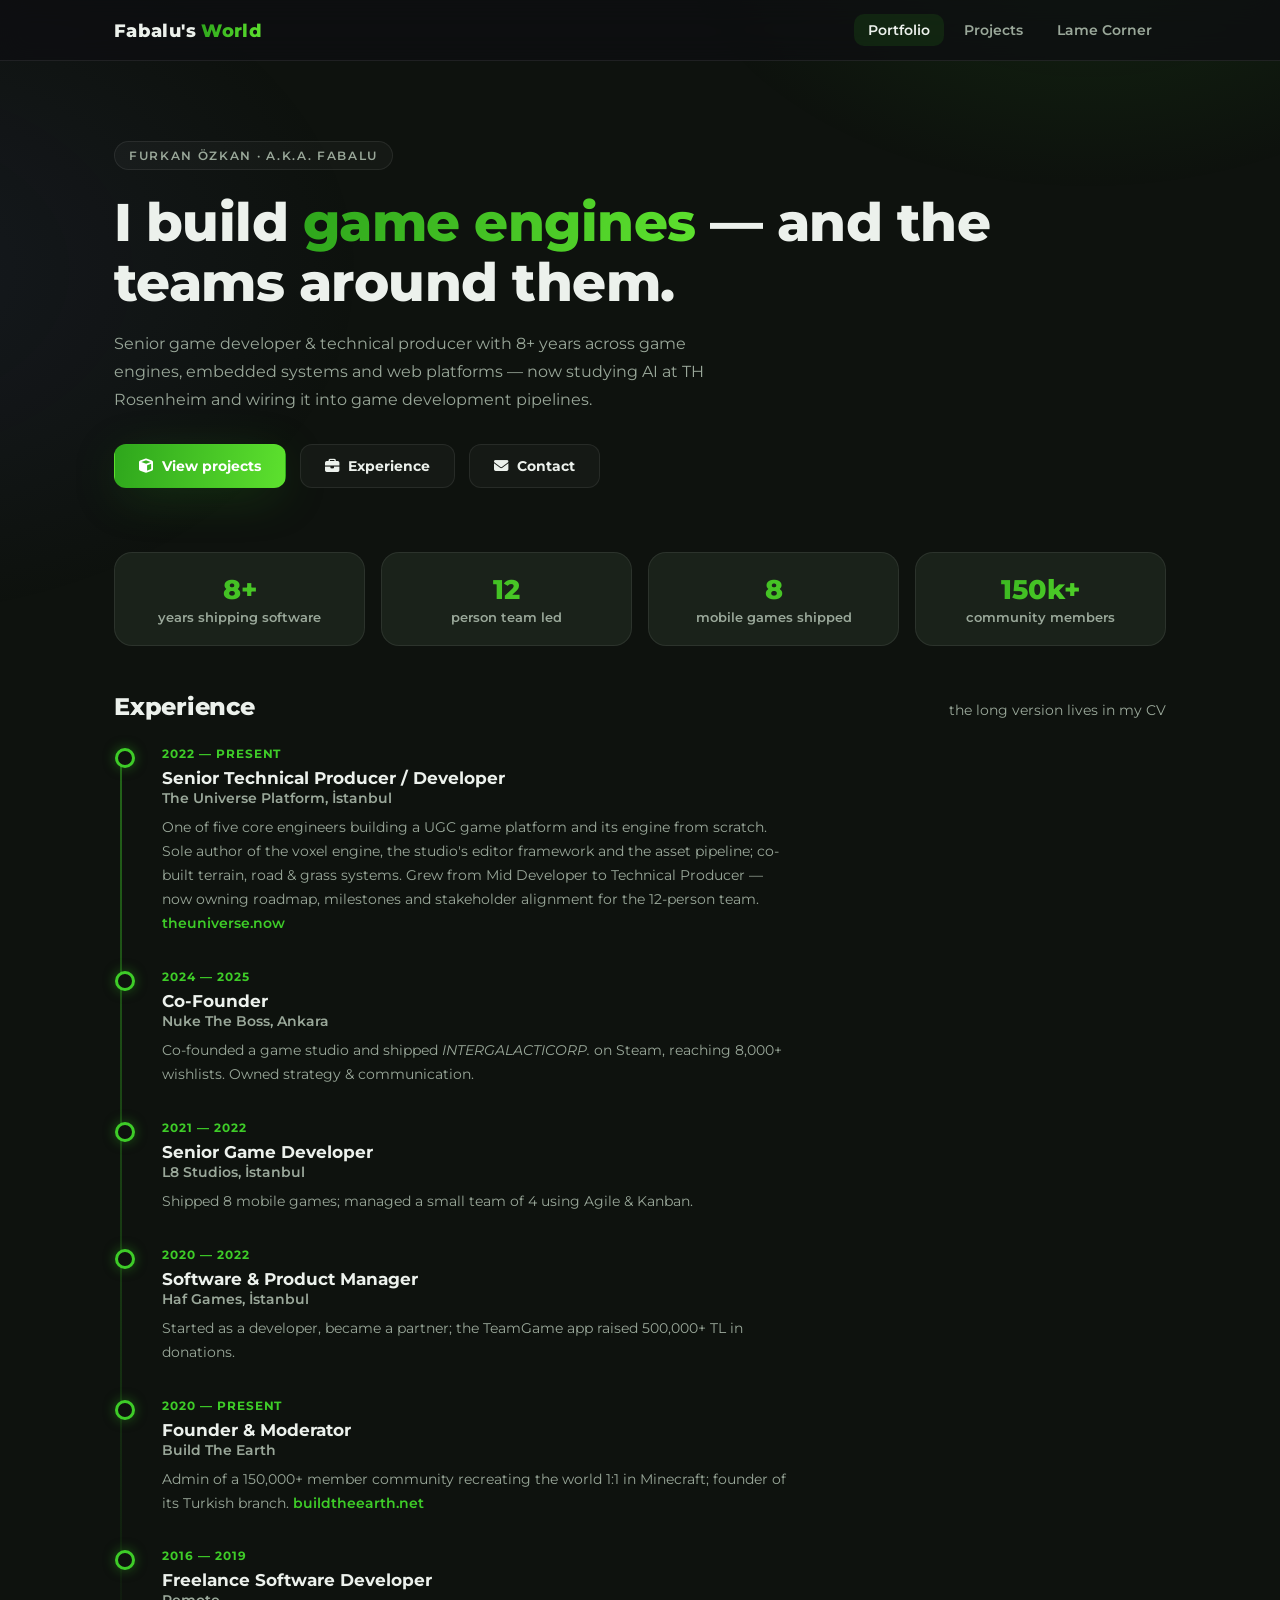
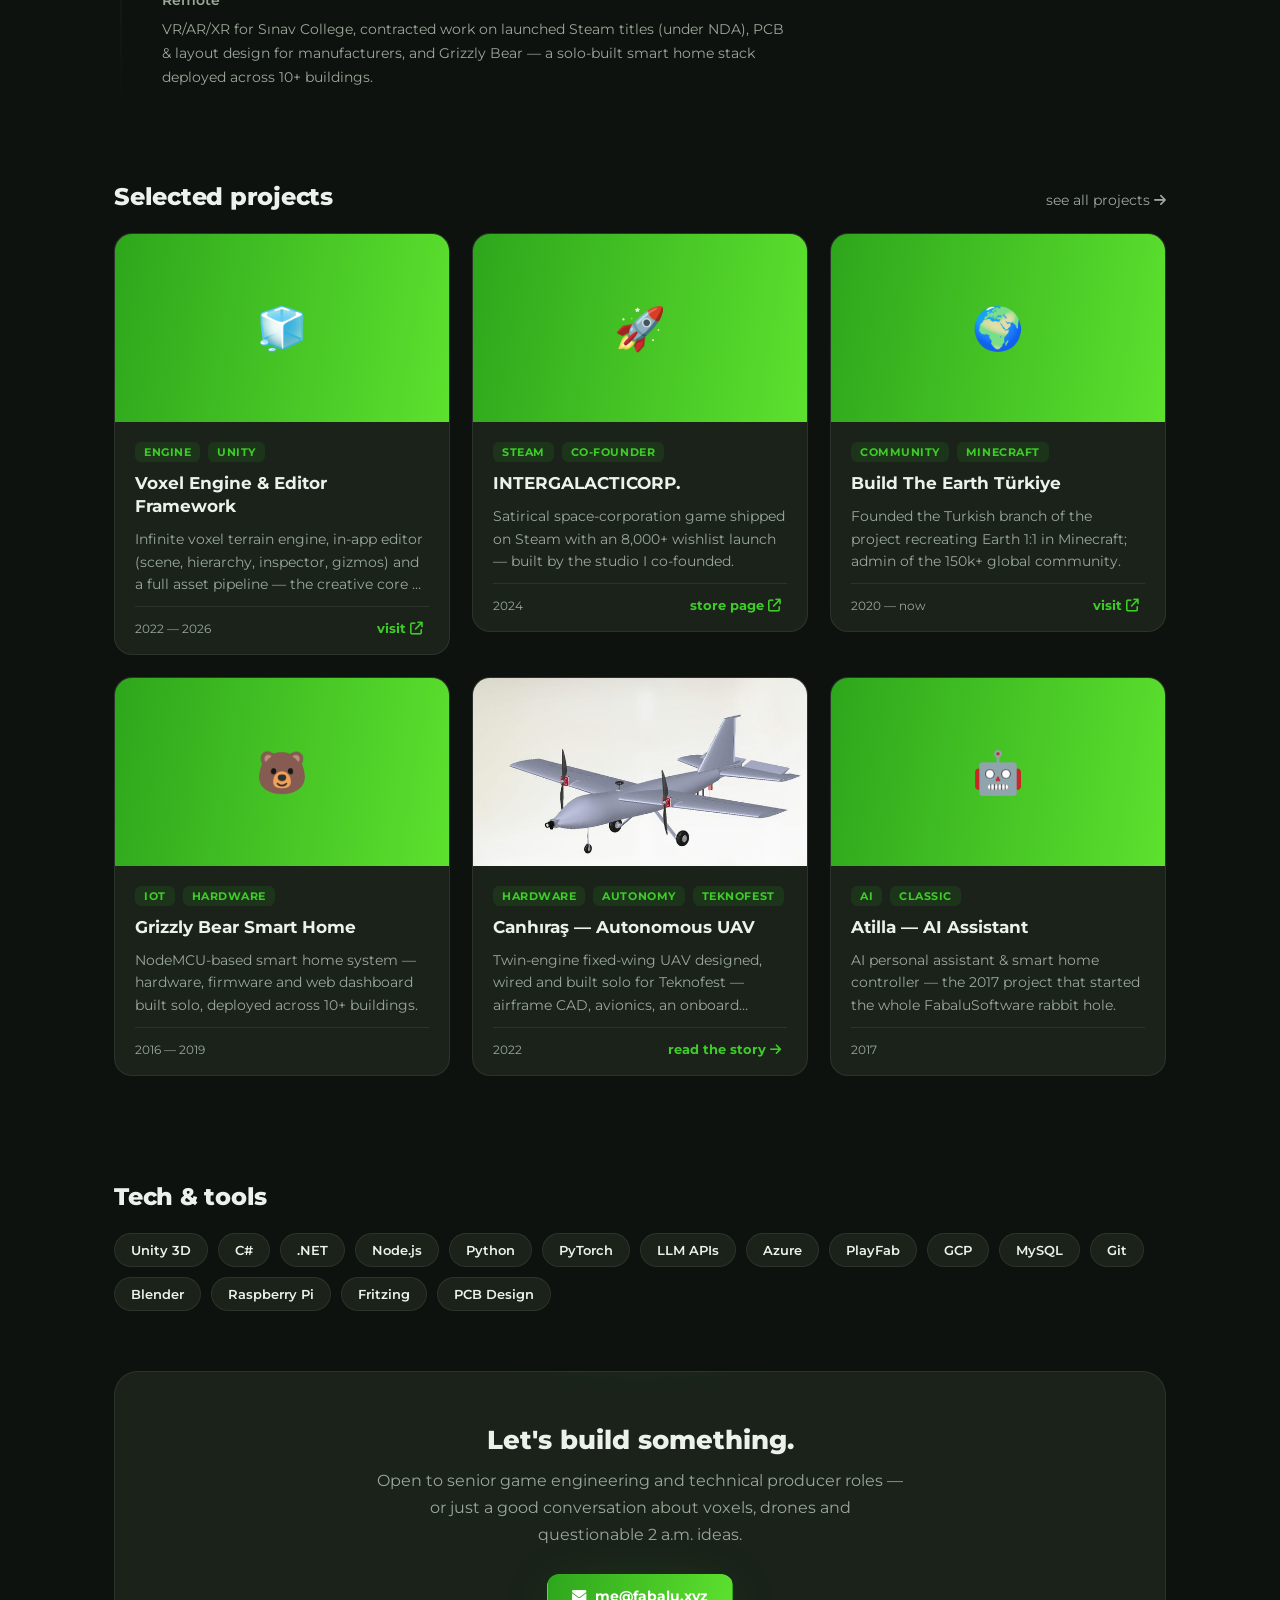
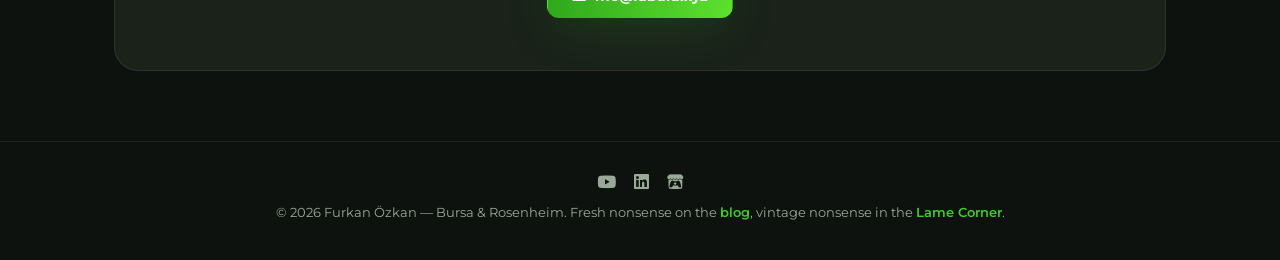
==== index.html @ 3f977b2d "Story Updated" ====
<!DOCTYPE html>
<html lang="en">
<head>
    <meta charset="UTF-8">
    <meta name="viewport" content="width=device-width, initial-scale=1.0">
    <meta name="description" content="Furkan 'Fabalu' Özkan — senior game developer & technical producer. Game engines, AI, electronics.">

    <link rel="stylesheet" href="https://cdnjs.cloudflare.com/ajax/libs/font-awesome/6.5.2/css/all.min.css">
    <link rel="stylesheet" type="text/css" href="css/style.css?v=6">

    <title>Fabalu — Furkan Özkan · Game Developer & Technical Producer</title>
</head>

<body class="page-portfolio">

    <nav class="site-nav">
        <div class="inner">
            <a class="brand" href="index.html">Fabalu's <span>World</span></a>
            <div class="links">
                <a href="index.html" class="active">Portfolio</a>
                <a href="projects.html">Projects</a>
                <a href="scratches.html">Lame Corner</a>
            </div>
        </div>
    </nav>

    <header class="portfolio-hero">
        <div class="inner">
            <div class="intro">
                <span class="eyebrow">Furkan Özkan · a.k.a. Fabalu</span>
                <h1>I build <span class="grad">game engines</span> — and the teams around them.</h1>
                <p class="sub">Senior game developer &amp; technical producer with 8+ years across game engines, embedded systems and web platforms — now studying AI at TH Rosenheim and wiring it into game development pipelines.</p>
                <div class="actions">
                    <a class="btn btn-primary" href="projects.html"><i class="fas fa-cube"></i> View projects</a>
                    <a class="btn btn-ghost" href="#experience"><i class="fas fa-briefcase"></i> Experience</a>
                    <a class="btn btn-ghost" href="mailto:me@fabalu.xyz"><i class="fas fa-envelope"></i> Contact</a>
                </div>
            </div>
        </div>
    </header>

    <main class="container">

        <section class="stats">
            <div class="stat"><div class="num">8+</div><div class="label">years shipping software</div></div>
            <div class="stat"><div class="num">12</div><div class="label">person team led</div></div>
            <div class="stat"><div class="num">8</div><div class="label">mobile games shipped</div></div>
            <div class="stat"><div class="num">150k+</div><div class="label">community members</div></div>
        </section>

        <section id="experience">
            <div class="section-head">
                <h2>Experience</h2>
                <span class="hint">the long version lives in my CV</span>
            </div>
            <div class="timeline">
                <div class="tl-item">
                    <span class="when">2022 — present</span>
                    <h3>Senior Technical Producer / Developer</h3>
                    <div class="where">The Universe Platform, İstanbul</div>
                    <p>One of five core engineers building a UGC game platform and its engine from scratch. Sole author of the voxel engine, the studio's editor framework and the asset pipeline; co-built terrain, road &amp; grass systems. Grew from Mid Developer to Technical Producer — now owning roadmap, milestones and stakeholder alignment for the 12-person team. <a href="https://theuniverse.now">theuniverse.now</a></p>
                </div>
                <div class="tl-item">
                    <span class="when">2024 — 2025</span>
                    <h3>Co-Founder</h3>
                    <div class="where">Nuke The Boss, Ankara</div>
                    <p>Co-founded a game studio and shipped <em>INTERGALACTICORP.</em> on Steam, reaching 8,000+ wishlists. Owned strategy &amp; communication.</p>
                </div>
                <div class="tl-item">
                    <span class="when">2021 — 2022</span>
                    <h3>Senior Game Developer</h3>
                    <div class="where">L8 Studios, İstanbul</div>
                    <p>Shipped 8 mobile games; managed a small team of 4 using Agile &amp; Kanban.</p>
                </div>
                <div class="tl-item">
                    <span class="when">2020 — 2022</span>
                    <h3>Software &amp; Product Manager</h3>
                    <div class="where">Haf Games, İstanbul</div>
                    <p>Started as a developer, became a partner; the TeamGame app raised 500,000+ TL in donations.</p>
                </div>
                <div class="tl-item">
                    <span class="when">2020 — present</span>
                    <h3>Founder &amp; Moderator</h3>
                    <div class="where">Build The Earth</div>
                    <p>Admin of a 150,000+ member community recreating the world 1:1 in Minecraft; founder of its Turkish branch. <a href="https://buildtheearth.net">buildtheearth.net</a></p>
                </div>
                <div class="tl-item">
                    <span class="when">2016 — 2019</span>
                    <h3>Freelance Software Developer</h3>
                    <div class="where">Remote</div>
                    <p>VR/AR/XR for Sınav College, contracted work on launched Steam titles (under NDA), PCB &amp; layout design for manufacturers, and Grizzly Bear — a solo-built smart home stack deployed across 10+ buildings.</p>
                </div>
            </div>
        </section>

        <section id="projects">
            <div class="section-head">
                <h2>Selected projects</h2>
                <a class="hint" href="projects.html">see all projects <i class="fas fa-arrow-right"></i></a>
            </div>
            <div class="post-grid">
                <a class="project-link" href="https://theuniverse.now">
                    <div class="card">
                        <div class="thumb no-image">🧊</div>
                        <div class="body">
                            <div class="tags"><span class="tag">engine</span><span class="tag">unity</span></div>
                            <h3>Voxel Engine &amp; Editor Framework</h3>
                            <p class="excerpt">Infinite voxel terrain engine, in-app editor (scene, hierarchy, inspector, gizmos) and a full asset pipeline — the creative core of The Universe Platform.</p>
                            <div class="meta"><span>2022 — 2026</span><span class="read">visit <i class="fas fa-arrow-up-right-from-square"></i></span></div>
                        </div>
                    </div>
                </a>
                <a class="project-link" href="https://store.steampowered.com/app/3070720/INTERGALACTICORP/">
                    <div class="card">
                        <div class="thumb no-image">🚀</div>
                        <div class="body">
                            <div class="tags"><span class="tag">steam</span><span class="tag">co-founder</span></div>
                            <h3>INTERGALACTICORP.</h3>
                            <p class="excerpt">Satirical space-corporation game shipped on Steam with an 8,000+ wishlist launch — built by the studio I co-founded.</p>
                            <div class="meta"><span>2024</span><span class="read">store page <i class="fas fa-arrow-up-right-from-square"></i></span></div>
                        </div>
                    </div>
                </a>
                <a class="project-link" href="https://buildtheearth.net">
                    <div class="card">
                        <div class="thumb no-image">🌍</div>
                        <div class="body">
                            <div class="tags"><span class="tag">community</span><span class="tag">minecraft</span></div>
                            <h3>Build The Earth Türkiye</h3>
                            <p class="excerpt">Founded the Turkish branch of the project recreating Earth 1:1 in Minecraft; admin of the 150k+ global community.</p>
                            <div class="meta"><span>2020 — now</span><span class="read">visit <i class="fas fa-arrow-up-right-from-square"></i></span></div>
                        </div>
                    </div>
                </a>
                <div class="card">
                    <div class="thumb no-image">🐻</div>
                    <div class="body">
                        <div class="tags"><span class="tag">iot</span><span class="tag">hardware</span></div>
                        <h3>Grizzly Bear Smart Home</h3>
                        <p class="excerpt">NodeMCU-based smart home system — hardware, firmware and web dashboard built solo, deployed across 10+ buildings.</p>
                        <div class="meta"><span>2016 — 2019</span><span class="read"></span></div>
                    </div>
                </div>
                <a class="project-link" href="project.html?p=canhiras">
                    <div class="card">
                        <div class="thumb"><img src="data/projects/canhiras/thumb.jpg" alt="Canhıraş UAV" loading="lazy"></div>
                        <div class="body">
                            <div class="tags"><span class="tag">hardware</span><span class="tag">autonomy</span><span class="tag">teknofest</span></div>
                            <h3>Canhıraş — Autonomous UAV</h3>
                            <p class="excerpt">Twin-engine fixed-wing UAV designed, wired and built solo for Teknofest — airframe CAD, avionics, an onboard Jetson vision computer and a full ground station.</p>
                            <div class="meta"><span>2022</span><span class="read">read the story <i class="fas fa-arrow-right"></i></span></div>
                        </div>
                    </div>
                </a>
                <div class="card">
                    <div class="thumb no-image">🤖</div>
                    <div class="body">
                        <div class="tags"><span class="tag">ai</span><span class="tag">classic</span></div>
                        <h3>Atilla — AI Assistant</h3>
                        <p class="excerpt">AI personal assistant &amp; smart home controller — the 2017 project that started the whole FabaluSoftware rabbit hole.</p>
                        <div class="meta"><span>2017</span><span class="read"></span></div>
                    </div>
                </div>
            </div>
        </section>

        <section id="skills">
            <div class="section-head">
                <h2>Tech &amp; tools</h2>
            </div>
            <div class="chips">
                <span class="chip">Unity 3D</span>
                <span class="chip">C#</span>
                <span class="chip">.NET</span>
                <span class="chip">Node.js</span>
                <span class="chip">Python</span>
                <span class="chip">PyTorch</span>
                <span class="chip">LLM APIs</span>
                <span class="chip">Azure</span>
                <span class="chip">PlayFab</span>
                <span class="chip">GCP</span>
                <span class="chip">MySQL</span>
                <span class="chip">Git</span>
                <span class="chip">Blender</span>
                <span class="chip">Raspberry Pi</span>
                <span class="chip">Fritzing</span>
                <span class="chip">PCB Design</span>
            </div>
        </section>

        <section class="contact-cta">
            <h2>Let's build something.</h2>
            <p>Open to senior game engineering and technical producer roles — or just a good conversation about voxels, drones and questionable 2 a.m. ideas.</p>
            <a class="btn btn-primary" href="mailto:me@fabalu.xyz"><i class="fas fa-envelope"></i> me@fabalu.xyz</a>
        </section>

    </main>

    <footer class="site-footer">
        <div class="icons">
            <a href="https://www.youtube.com/@fabalu7666" aria-label="YouTube"><i class="fab fa-youtube"></i></a>
            <a href="https://www.linkedin.com/in/fabalu/" aria-label="LinkedIn"><i class="fab fa-linkedin"></i></a>
            <a href="https://fabalu.itch.io" aria-label="itch.io"><i class="fab fa-itch-io"></i></a>
        </div>
        © 2026 Furkan Özkan — Bursa &amp; Rosenheim. Fresh nonsense on the <a href="blog.html">blog</a>, vintage nonsense in the <a href="scratches.html">Lame Corner</a>.
    </footer>

</body>
</html>
---- css/style.css ----
@import url('https://fonts.googleapis.com/css2?family=Montserrat:ital,wght@0,300;0,400;0,600;0,700;0,800;1,400&family=Lora:ital,wght@0,400;0,500;0,600;1,400&family=Caveat:wght@500;700&display=swap');

/* ------------------------------------------------- design tokens */
:root{
    --bg:          #0e120e;
    --bg-soft:     #141a14;
    --card:        #1a221a;
    --card-hover:  #202a20;
    --line:        rgba(255,255,255,.08);
    --text:        #ecf1ec;
    --muted:       #9aa89a;
    --accent:      #3ecc28;            /* cv green */
    --accent-soft: rgba(46,166,28,.14);
    --grad:        linear-gradient(100deg, #2EA61C, #5DE12E);
    --radius:      18px;
    --shadow:      0 18px 40px -18px rgba(0,0,0,.8);
    --glow:        0 10px 50px -10px rgba(46,166,28,.35);
}
.page-scratches{
    --accent:      #ffb454;            /* the funny corner runs on amber */
    --accent-soft: rgba(255,180,84,.14);
    --grad:        linear-gradient(100deg, #ffb454, #ff9a3d);
    --glow:        0 10px 50px -10px rgba(255,180,84,.30);
}

*{ margin:0; padding:0; box-sizing:border-box; }

html{ scroll-behavior:smooth; }

body{
    font-family:'Montserrat', sans-serif;
    background:var(--bg);
    color:var(--text);
    min-height:100vh;
    -webkit-font-smoothing:antialiased;
}

/* ambient background glow */
body::before{
    content:"";
    position:fixed; inset:0;
    background:
        radial-gradient(600px 400px at 85% -10%, var(--accent-soft), transparent 70%),
        radial-gradient(700px 500px at -10% 30%, rgba(80,80,160,.12), transparent 70%);
    pointer-events:none;
    z-index:-1;
}

::-webkit-scrollbar{ width:10px; }
::-webkit-scrollbar-thumb{ background:#33333e; border-radius:24px; }
::-webkit-scrollbar-thumb:hover{ background:#44444f; }
::-webkit-scrollbar-track{ background:var(--bg-soft); }

::selection{ background:var(--accent); color:#fff; }

a{ color:inherit; text-decoration:none; }
img{ display:block; max-width:100%; }

.container{ max-width:1100px; margin:0 auto; padding:0 24px; }

/* ------------------------------------------------- nav */
.site-nav{
    position:sticky; top:0; z-index:50;
    backdrop-filter:blur(14px);
    -webkit-backdrop-filter:blur(14px);
    background:rgba(14,14,18,.7);
    border-bottom:1px solid var(--line);
}
.site-nav .inner{
    max-width:1100px; margin:0 auto; padding:14px 24px;
    display:flex; align-items:center; justify-content:space-between; gap:16px;
}
.brand{ font-weight:800; font-size:1.15rem; letter-spacing:.02em; }
.brand span{
    background:var(--grad);
    -webkit-background-clip:text; background-clip:text;
    -webkit-text-fill-color:transparent; color:transparent;
}
.site-nav .links{ display:flex; gap:6px; }
.site-nav .links a{
    padding:8px 14px; border-radius:10px;
    font-size:.85rem; font-weight:600; color:var(--muted);
    transition:color .2s, background .2s;
}
.site-nav .links a:hover{ color:var(--text); background:rgba(255,255,255,.05); }
.site-nav .links a.active{ color:var(--text); background:var(--accent-soft); }

/* ------------------------------------------------- hero */
.hero{ padding:88px 0 40px; text-align:center; }
.hero .eyebrow{
    display:inline-block; padding:6px 14px;
    border:1px solid var(--line); border-radius:999px;
    font-size:.75rem; font-weight:600; letter-spacing:.14em; text-transform:uppercase;
    color:var(--muted); background:rgba(255,255,255,.03);
    margin-bottom:22px;
}
.hero h1{
    font-size:clamp(2.2rem, 5.5vw, 3.6rem);
    font-weight:800; line-height:1.12; letter-spacing:-.01em;
    max-width:18ch; margin:0 auto;
}
.hero h1 .grad{
    background:var(--grad);
    -webkit-background-clip:text; background-clip:text;
    -webkit-text-fill-color:transparent; color:transparent;
}
.hero .sub{
    margin:20px auto 0; max-width:52ch;
    color:var(--muted); font-size:1.02rem; line-height:1.7;
}
.hero .actions{
    margin-top:34px;
    display:flex; gap:14px; justify-content:center; flex-wrap:wrap;
}
.btn{
    display:inline-flex; align-items:center; gap:9px;
    padding:12px 24px; border-radius:12px;
    font-size:.9rem; font-weight:700; cursor:pointer;
    border:1px solid transparent;
    transition:transform .2s, box-shadow .2s, background .2s, border-color .2s;
}
.btn:hover{ transform:translateY(-2px); }
.btn-primary{ background:var(--grad); color:#fff; box-shadow:var(--glow); }
.btn-ghost{
    border-color:var(--line); color:var(--text);
    background:rgba(255,255,255,.03);
}
.btn-ghost:hover{ border-color:var(--accent); background:var(--accent-soft); }

/* ------------------------------------------------- posts */
.section-head{
    display:flex; align-items:baseline; justify-content:space-between;
    gap:16px; flex-wrap:wrap;
    padding:36px 0 22px;
}
.section-head h2{ font-size:1.5rem; font-weight:800; letter-spacing:-.01em; }
.section-head .hint{ color:var(--muted); font-size:.85rem; }

.post-grid{
    display:grid;
    grid-template-columns:repeat(auto-fill, minmax(300px, 1fr));
    gap:22px;
    padding-bottom:70px;
}

.card{
    background:var(--card);
    border:1px solid var(--line);
    border-radius:var(--radius);
    overflow:hidden;
    cursor:pointer;
    display:flex; flex-direction:column;
    transition:transform .25s ease, box-shadow .25s ease, border-color .25s ease, background .25s;
}
.card.reveal{ opacity:0; transform:translateY(18px); }   /* revealed by JS */
.card.reveal.visible{ opacity:1; transform:translateY(0); }
.card:hover{
    transform:translateY(-6px);
    border-color:rgba(255,255,255,.16);
    background:var(--card-hover);
    box-shadow:var(--shadow), var(--glow);
}
.card .thumb{ position:relative; aspect-ratio:16/9; overflow:hidden; }
.card .thumb img{
    width:100%; height:100%; object-fit:cover;
    transition:transform .4s ease;
}
.card:hover .thumb img{ transform:scale(1.06); }
.card .thumb .index{
    position:absolute; top:12px; left:12px;
    padding:4px 10px; border-radius:8px;
    background:rgba(0,0,0,.55); backdrop-filter:blur(6px);
    font-size:.72rem; font-weight:700; letter-spacing:.06em;
}
.card .thumb.no-image{
    background:var(--grad);
    display:flex; align-items:center; justify-content:center;
    font-size:2.6rem;
}
.card .body{ padding:20px 20px 18px; display:flex; flex-direction:column; gap:10px; flex:1; }
.card h3{ font-size:1.06rem; font-weight:700; line-height:1.35; }
.card .excerpt{
    color:var(--muted); font-size:.86rem; line-height:1.65;
    display:-webkit-box; -webkit-line-clamp:3; -webkit-box-orient:vertical; overflow:hidden;
}
.card .meta{
    margin-top:auto; padding-top:14px;
    border-top:1px solid var(--line);
    display:flex; justify-content:space-between; align-items:center;
    color:var(--muted); font-size:.78rem;
}
.card .meta i{ color:var(--accent); margin-right:6px; }
.card .read{ color:var(--accent); font-weight:700; font-size:.8rem; }

/* playful tilt on the scratches page */
.page-scratches .card:nth-child(odd):hover{ transform:translateY(-6px) rotate(-.7deg); }
.page-scratches .card:nth-child(even):hover{ transform:translateY(-6px) rotate(.7deg); }

.empty-state{
    text-align:center; color:var(--muted);
    padding:60px 0 90px; font-size:.95rem;
}

/* ------------------------------------------------- reader modal */
.reader-overlay{
    position:fixed; inset:0; z-index:90;
    background:rgba(8,8,12,.72);
    backdrop-filter:blur(6px); -webkit-backdrop-filter:blur(6px);
    opacity:0; pointer-events:none;
    transition:opacity .25s ease;
}
.reader-overlay.active{ opacity:1; pointer-events:all; }

.reader{
    position:fixed; z-index:100;
    top:50%; left:50%;
    transform:translate(-50%, -46%) scale(.96);
    width:min(760px, 92vw);
    max-height:84vh;
    display:flex; flex-direction:column;
    background:var(--bg-soft);
    border:1px solid var(--line);
    border-radius:20px;
    box-shadow:var(--shadow), var(--glow);
    opacity:0; pointer-events:none;
    transition:opacity .25s ease, transform .25s ease;
}
.reader.active{
    opacity:1; pointer-events:all;
    transform:translate(-50%, -50%) scale(1);
}
.reader .head{
    padding:22px 28px 18px;
    border-bottom:1px solid var(--line);
    display:flex; align-items:flex-start; gap:16px;
}
.reader .head .title{ font-size:1.3rem; font-weight:800; line-height:1.3; flex:1; }
.reader .head .date{ color:var(--muted); font-size:.8rem; margin-top:8px; }
.reader .head .date i{ color:var(--accent); margin-right:6px; }
.reader .close{
    background:rgba(255,255,255,.05);
    border:1px solid var(--line);
    color:var(--muted);
    width:38px; height:38px; border-radius:10px;
    font-size:1.25rem; line-height:1;
    cursor:pointer; flex-shrink:0;
    transition:color .2s, background .2s, transform .2s;
}
.reader .close:hover{ color:#fff; background:var(--accent); transform:rotate(90deg); }
.reader .body{
    padding:26px 30px 34px;
    overflow-y:auto;
    font-family:'Lora', serif;
    font-size:1.02rem; line-height:1.85;
    color:#d6d6de;
}

/* ------------------------------------------------- footer */
.site-footer{
    border-top:1px solid var(--line);
    padding:30px 0 40px;
    color:var(--muted); font-size:.82rem;
    text-align:center;
}
.site-footer a{ color:var(--accent); font-weight:600; }
.site-footer .icons{ margin-bottom:12px; display:flex; gap:18px; justify-content:center; font-size:1.05rem; }
.site-footer .icons a{ color:var(--muted); transition:color .2s, transform .2s; }
.site-footer .icons a:hover{ color:var(--accent); transform:translateY(-2px); }

/* ------------------------------------------------- scratches flavour */
.scratch-note{
    font-family:'Caveat', cursive;
    font-size:1.45rem; color:var(--accent);
    transform:rotate(-1.5deg);
    display:inline-block;
    margin-top:14px;
}

/* ------------------------------------------------- motion & small screens */
/* ------------------------------------------------- portfolio */
.portfolio-hero{
    padding:80px 0 30px;
}
.portfolio-hero .inner{
    display:flex; align-items:center; gap:48px;
    max-width:1100px; margin:0 auto; padding:0 24px;
}
.portfolio-hero .intro{ flex:1; }
.portfolio-hero .intro .eyebrow{
    display:inline-block; padding:6px 14px;
    border:1px solid var(--line); border-radius:999px;
    font-size:.75rem; font-weight:600; letter-spacing:.14em; text-transform:uppercase;
    color:var(--muted); background:rgba(255,255,255,.03);
    margin-bottom:22px;
}
.portfolio-hero h1{
    font-size:clamp(2.1rem, 4.6vw, 3.3rem);
    font-weight:800; line-height:1.14; letter-spacing:-.01em;
}
.portfolio-hero h1 .grad{
    background:var(--grad);
    -webkit-background-clip:text; background-clip:text;
    -webkit-text-fill-color:transparent; color:transparent;
}
.portfolio-hero .sub{
    margin-top:18px; max-width:56ch;
    color:var(--muted); font-size:1rem; line-height:1.75;
}
.portfolio-hero .actions{ margin-top:30px; display:flex; gap:14px; flex-wrap:wrap; }
.stats{
    display:grid; grid-template-columns:repeat(auto-fit, minmax(170px, 1fr));
    gap:16px; padding:34px 0 10px;
}
.stat{
    background:var(--card); border:1px solid var(--line);
    border-radius:var(--radius); padding:20px 22px;
    text-align:center;
}
.stat .num{
    font-size:1.7rem; font-weight:800;
    background:var(--grad);
    -webkit-background-clip:text; background-clip:text;
    -webkit-text-fill-color:transparent; color:transparent;
}
.stat .label{ margin-top:4px; color:var(--muted); font-size:.8rem; font-weight:600; }

.timeline{ position:relative; padding-left:26px; margin-bottom:26px; }
.timeline::before{
    content:""; position:absolute; left:6px; top:6px; bottom:6px;
    width:2px; background:linear-gradient(var(--accent), transparent);
    opacity:.45;
}
.tl-item{ position:relative; padding:0 0 30px 22px; }
.tl-item::before{
    content:""; position:absolute; left:-26px; top:5px;
    width:14px; height:14px; border-radius:50%;
    background:var(--bg); border:3px solid var(--accent);
    margin-left:1px;
    box-shadow:0 0 12px rgba(46,166,28,.5);
}
.tl-item .when{
    font-size:.75rem; font-weight:700; letter-spacing:.08em; text-transform:uppercase;
    color:var(--accent);
}
.tl-item h3{ font-size:1.05rem; font-weight:700; margin:6px 0 2px; }
.tl-item .where{ color:var(--muted); font-size:.85rem; font-weight:600; }
.tl-item p{ margin-top:10px; color:var(--muted); font-size:.88rem; line-height:1.7; max-width:70ch; }
.tl-item a{ color:var(--accent); font-weight:600; }

.chips{ display:flex; flex-wrap:wrap; gap:10px; padding-bottom:40px; }
.chip{
    padding:8px 16px; border-radius:999px;
    background:var(--card); border:1px solid var(--line);
    font-size:.82rem; font-weight:600; color:var(--text);
    transition:border-color .2s, background .2s, transform .2s;
}
.chip:hover{ border-color:var(--accent); background:var(--accent-soft); transform:translateY(-2px); }

.project-link{ text-decoration:none; }
.card .tags{ display:flex; gap:8px; flex-wrap:wrap; }
.card .tag{
    font-size:.68rem; font-weight:700; letter-spacing:.05em; text-transform:uppercase;
    padding:3px 9px; border-radius:6px;
    background:var(--accent-soft); color:var(--accent);
}

.contact-cta{
    text-align:center;
    background:var(--card); border:1px solid var(--line); border-radius:24px;
    padding:52px 30px; margin:20px 0 70px;
    position:relative; overflow:hidden;
}
.contact-cta::before{
    content:""; position:absolute; inset:0;
    background:radial-gradient(420px 200px at 50% -40%, var(--accent-soft), transparent 70%);
    pointer-events:none;
}
.contact-cta h2{ font-size:1.6rem; font-weight:800; }
.contact-cta p{ color:var(--muted); margin:12px auto 26px; max-width:48ch; line-height:1.7; }

@media (max-width: 760px){
    .portfolio-hero .inner{ flex-direction:column; text-align:center; }
    .portfolio-hero .actions{ justify-content:center; }
    .portfolio-hero .sub{ margin-inline:auto; }
}

/* ------------------------------------------------- project cards (link out to full page) */
.card .card-role{
    font-size:.72rem; font-weight:700; letter-spacing:.04em; text-transform:uppercase;
    color:var(--accent);
}
/* "story soon" cards */
.card.is-soon{ opacity:.9; }
.card.is-soon .thumb.no-image{ filter:saturate(.7); }
.soon-badge{
    position:absolute; top:12px; right:12px;
    padding:4px 11px; border-radius:999px;
    background:rgba(0,0,0,.55); backdrop-filter:blur(6px);
    border:1px solid var(--line);
    font-size:.66rem; font-weight:800; letter-spacing:.08em; text-transform:uppercase;
    color:var(--accent);
}
.muted-read{ color:var(--muted); font-weight:700; font-size:.8rem; }
.section-head a.hint:hover{ color:var(--accent); }

/* detail-page kicker above the title */
.proj-hero .kicker{
    font-family:'Caveat', cursive;
    font-size:1.6rem; color:var(--accent); line-height:1;
    margin-bottom:2px;
}

.card.featured{ grid-column:1 / -1; }
.card.featured .thumb{ aspect-ratio:21/9; }
@media (min-width: 760px){
    .card.featured{ flex-direction:row; }
    .card.featured .thumb{ aspect-ratio:auto; flex:1.2; min-height:280px; }
    .card.featured .body{ flex:1; justify-content:center; }
    .card.featured h3{ font-size:1.5rem; }
    .card.featured .excerpt{ -webkit-line-clamp:4; font-size:.95rem; }
}

/* ------------------------------------------------- project detail page */
.proj-hero{
    position:relative;
    min-height:clamp(320px, 52vh, 560px);
    display:flex; align-items:flex-end;
    background-size:cover; background-position:center;
    border-bottom:1px solid var(--line);
}
.proj-hero::after{
    content:""; position:absolute; inset:0;
    background:linear-gradient(to top, var(--bg) 4%, rgba(14,18,14,.55) 45%, rgba(14,18,14,.25) 100%);
}
.proj-hero .inner{
    position:relative; z-index:2;
    max-width:900px; margin:0 auto; width:100%;
    padding:0 24px 40px;
}
.proj-hero .back{
    display:inline-flex; align-items:center; gap:8px;
    color:var(--text); font-size:.82rem; font-weight:600;
    margin-bottom:20px; opacity:.85;
}
.proj-hero .back:hover{ color:var(--accent); }
.proj-hero h1{ font-size:clamp(2rem, 5vw, 3.2rem); font-weight:800; line-height:1.1; }
.proj-hero .subtitle{ margin-top:12px; color:#d8ddd8; font-size:1.05rem; max-width:60ch; line-height:1.6; }
.proj-hero .meta-row{
    margin-top:18px; display:flex; flex-wrap:wrap; gap:8px 18px; align-items:center;
    font-size:.82rem; color:var(--muted);
}
.proj-hero .meta-row .pill{
    padding:5px 12px; border-radius:999px;
    background:var(--accent-soft); color:var(--accent); font-weight:700;
}

.proj-body{ max-width:760px; margin:0 auto; padding:44px 24px 20px; }
.proj-body .tags{ display:flex; flex-wrap:wrap; gap:8px; margin-bottom:34px; }
.proj-body .tags .tag{
    font-size:.7rem; font-weight:700; letter-spacing:.05em; text-transform:uppercase;
    padding:4px 11px; border-radius:6px; background:var(--card); border:1px solid var(--line); color:var(--muted);
}
.proj-body .prose{ font-family:'Lora', serif; font-size:1.06rem; line-height:1.85; color:#d6dbd6; }
.proj-body .prose h2{
    font-family:'Montserrat', sans-serif;
    font-size:1.35rem; font-weight:800; color:var(--text);
    margin:38px 0 4px; letter-spacing:-.01em;
}
.proj-body .prose p{ margin:14px 0; }
.proj-body .prose strong{ color:var(--text); }
.proj-body .prose em{ color:#c3e8bb; font-style:italic; }

.specs{
    margin:14px 0 40px;
    background:var(--card); border:1px solid var(--line); border-radius:var(--radius);
    overflow:hidden;
}
.specs h3{
    font-size:.8rem; font-weight:800; letter-spacing:.1em; text-transform:uppercase;
    color:var(--accent); padding:16px 20px; border-bottom:1px solid var(--line);
}
.specs dl{ display:grid; grid-template-columns:minmax(120px, 38%) 1fr; }
.specs dt{ padding:11px 20px; font-size:.85rem; font-weight:700; color:var(--muted); border-top:1px solid var(--line); }
.specs dd{ padding:11px 20px; font-size:.85rem; color:var(--text); border-top:1px solid var(--line); }
.specs dl > dt:first-of-type, .specs dl > dt:first-of-type + dd{ border-top:none; }

.gallery{ max-width:1000px; margin:0 auto; padding:10px 24px 60px; }
.gallery h3{
    font-size:.8rem; font-weight:800; letter-spacing:.1em; text-transform:uppercase;
    color:var(--muted); margin-bottom:18px;
}
.gallery .grid{ display:grid; grid-template-columns:repeat(auto-fill, minmax(240px, 1fr)); gap:16px; }
.gallery figure{
    background:var(--card); border:1px solid var(--line); border-radius:14px; overflow:hidden;
    cursor:zoom-in; transition:transform .2s, border-color .2s;
}
.gallery figure:hover{ transform:translateY(-4px); border-color:var(--accent); }
.gallery img{ width:100%; height:190px; object-fit:cover; display:block; }
.gallery figcaption{ padding:12px 14px; font-size:.78rem; color:var(--muted); line-height:1.5; }

/* lightbox */
.lightbox{
    position:fixed; inset:0; z-index:120;
    background:rgba(6,8,6,.92);
    display:flex; align-items:center; justify-content:center; flex-direction:column;
    padding:30px;
    opacity:0; pointer-events:none; transition:opacity .2s;
}
.lightbox.active{ opacity:1; pointer-events:all; }
.lightbox img{ max-width:94vw; max-height:82vh; border-radius:10px; box-shadow:var(--shadow); }
.lightbox .cap{ color:#cfd4cf; font-size:.85rem; margin-top:16px; max-width:70ch; text-align:center; }
.lightbox .x{
    position:absolute; top:22px; right:26px;
    background:rgba(255,255,255,.08); border:1px solid var(--line); color:#fff;
    width:44px; height:44px; border-radius:12px; font-size:1.5rem; cursor:pointer;
}
.lightbox .x:hover{ background:var(--accent); }

@media (prefers-reduced-motion: reduce){
    *{ transition:none !important; animation:none !important; }
    .card.reveal{ opacity:1; transform:none; }
}
@media (max-width: 560px){
    .hero{ padding:56px 0 26px; }
    .site-nav .links a{ padding:7px 10px; font-size:.78rem; }
    .reader .head{ padding:18px 20px 14px; }
    .reader .body{ padding:20px 20px 28px; }
    .specs dl{ grid-template-columns:1fr; }
    .specs dt{ padding-bottom:2px; border-top:1px solid var(--line); }
    .specs dd{ padding-top:2px; border-top:none; }
    .specs dl > dt:first-of-type + dd{ border-top:none; }
}
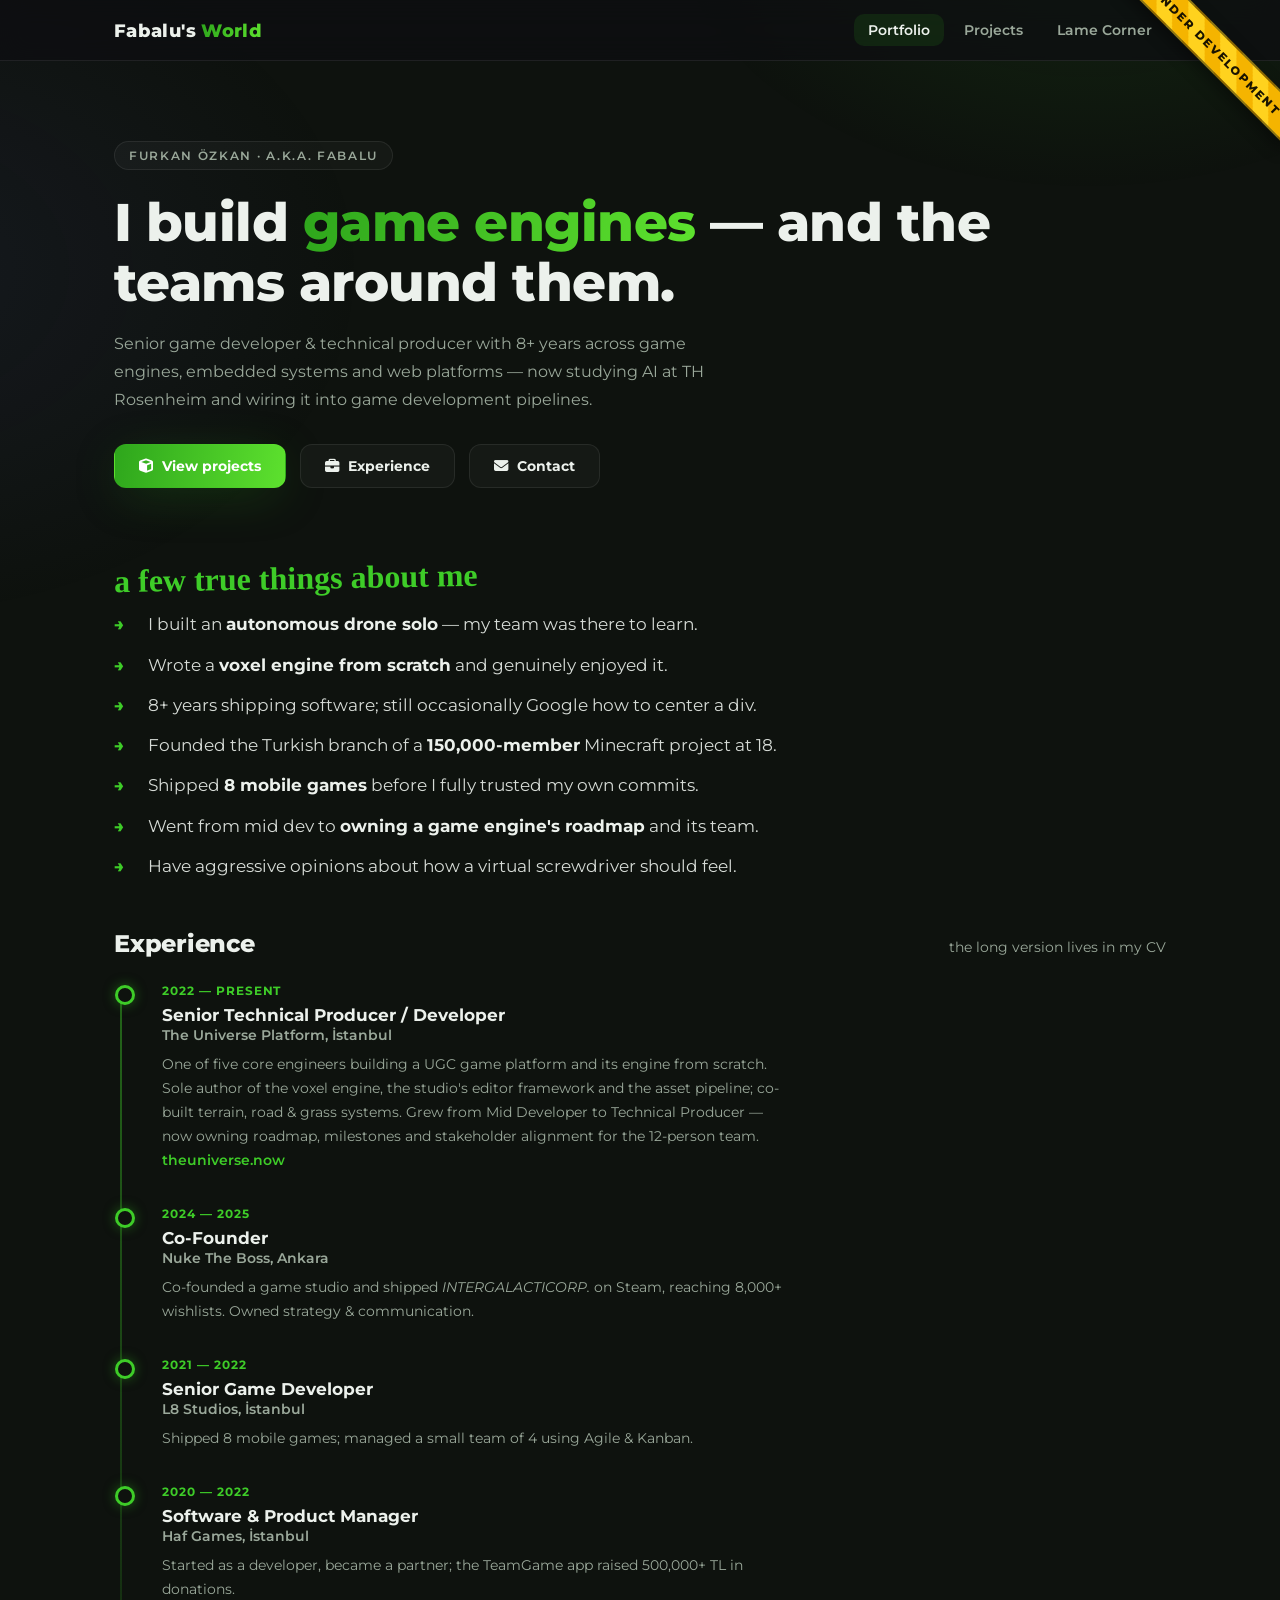
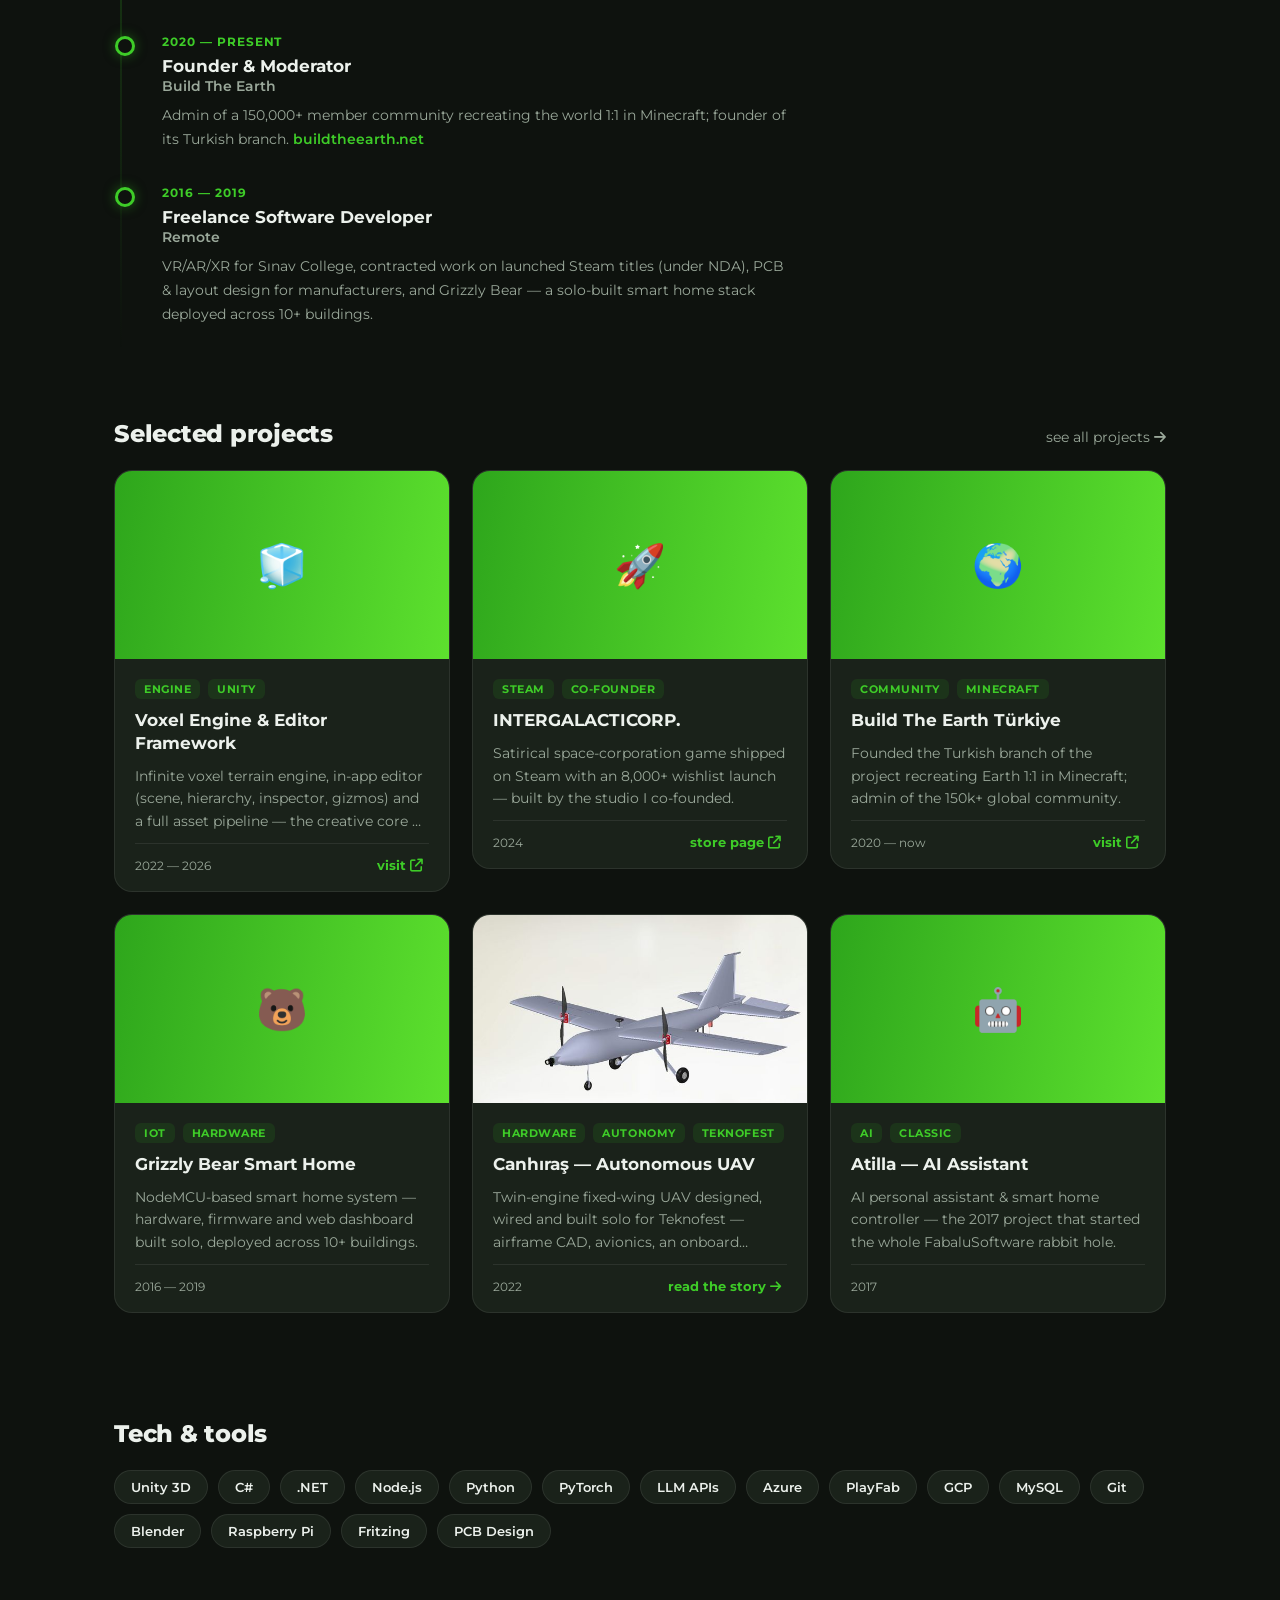
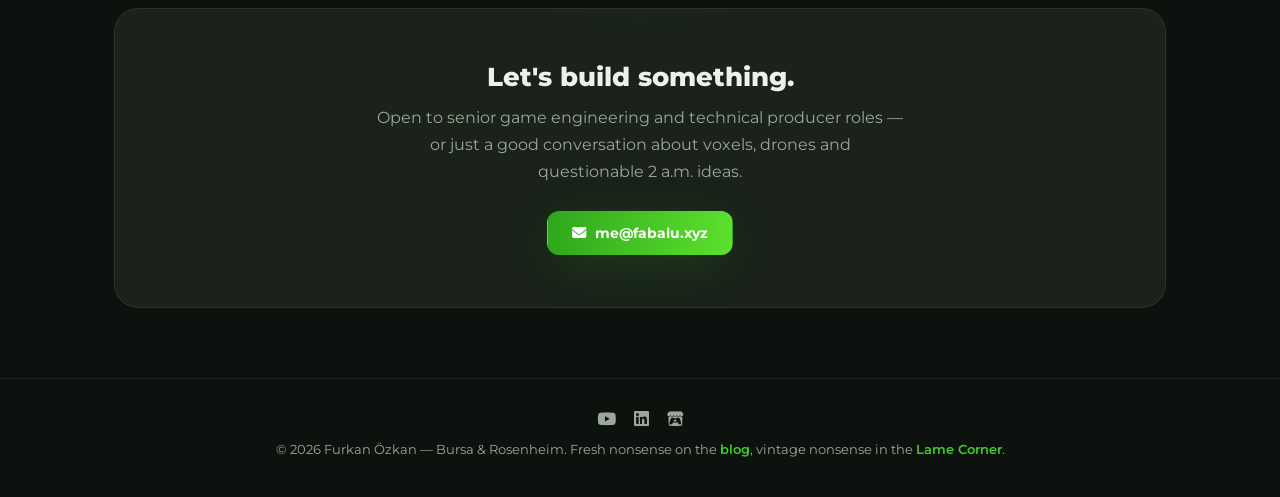
==== commit 2f85198d: "Add under-development corner ribbon; replace stat cards with a human intro - Yellow diagonal 'Under " ====
--- a/index.html
+++ b/index.html
@@ -6,12 +6,14 @@
     <meta name="description" content="Furkan 'Fabalu' Özkan — senior game developer & technical producer. Game engines, AI, electronics.">
 
     <link rel="stylesheet" href="https://cdnjs.cloudflare.com/ajax/libs/font-awesome/6.5.2/css/all.min.css">
-    <link rel="stylesheet" type="text/css" href="css/style.css?v=6">
+    <link rel="stylesheet" type="text/css" href="css/style.css?v=7">
 
     <title>Fabalu — Furkan Özkan · Game Developer & Technical Producer</title>
 </head>
 
 <body class="page-portfolio">
+
+    <div class="dev-ribbon" aria-hidden="true"><span>Under Development</span></div>
 
     <nav class="site-nav">
         <div class="inner">
@@ -41,11 +43,17 @@
 
     <main class="container">
 
-        <section class="stats">
-            <div class="stat"><div class="num">8+</div><div class="label">years shipping software</div></div>
-            <div class="stat"><div class="num">12</div><div class="label">person team led</div></div>
-            <div class="stat"><div class="num">8</div><div class="label">mobile games shipped</div></div>
-            <div class="stat"><div class="num">150k+</div><div class="label">community members</div></div>
+        <section class="true-things">
+            <h2>a few true things about me</h2>
+            <ul>
+                <li>I built an <b>autonomous drone solo</b> — my team was there to learn.</li>
+                <li>Wrote a <b>voxel engine from scratch</b> and genuinely enjoyed it.</li>
+                <li>8+ years shipping software; still occasionally Google how to center a div.</li>
+                <li>Founded the Turkish branch of a <b>150,000-member</b> Minecraft project at 18.</li>
+                <li>Shipped <b>8 mobile games</b> before I fully trusted my own commits.</li>
+                <li>Went from mid dev to <b>owning a game engine's roadmap</b> and its team.</li>
+                <li>Have aggressive opinions about how a virtual screwdriver should feel.</li>
+            </ul>
         </section>
 
         <section id="experience">
--- a/css/style.css
+++ b/css/style.css
@@ -530,3 +530,53 @@
     .specs dd{ padding-top:2px; border-top:none; }
     .specs dl > dt:first-of-type + dd{ border-top:none; }
 }
+
+/* ------------------------------------------------- under-development corner ribbon */
+.dev-ribbon{
+    position:fixed; top:0; right:0; width:170px; height:170px;
+    overflow:hidden; z-index:200; pointer-events:none;
+}
+.dev-ribbon span{
+    position:absolute; top:34px; right:-52px;
+    display:block; width:230px; padding:9px 0;
+    text-align:center;
+    background:repeating-linear-gradient(45deg, #ffd21e, #ffd21e 16px, #f5b400 16px, #f5b400 32px);
+    color:#1a1400; font-family:'Montserrat', sans-serif;
+    font-weight:800; font-size:.72rem; letter-spacing:.14em; text-transform:uppercase;
+    transform:rotate(45deg);
+    box-shadow:0 6px 16px rgba(0,0,0,.4);
+    border-top:2px solid rgba(0,0,0,.45); border-bottom:2px solid rgba(0,0,0,.45);
+}
+@media (max-width: 560px){
+    .dev-ribbon{ width:132px; height:132px; }
+    .dev-ribbon span{ width:190px; top:26px; right:-46px; font-size:.62rem; padding:7px 0; }
+}
+/* keep nav links clear of the corner ribbon once the bar goes full-bleed */
+@media (max-width: 1148px){
+    .site-nav .inner{ padding-right:120px; }
+}
+@media (max-width: 560px){
+    .site-nav .inner{ padding-right:96px; }
+    .site-nav .links{ flex-wrap:wrap; justify-content:flex-end; }
+}
+
+/* ------------------------------------------------- "a few true things" intro (replaces stat cards) */
+.true-things{ padding:36px 0 14px; }
+.true-things h2{
+    font-family:'Caveat', cursive;
+    font-size:2rem; color:var(--accent); font-weight:700;
+    transform:rotate(-1deg); margin-bottom:20px;
+}
+.true-things ul{ list-style:none; display:grid; gap:14px; max-width:70ch; }
+.true-things li{
+    position:relative; padding-left:34px;
+    font-size:1.06rem; line-height:1.55; color:#d6dbd6;
+}
+.true-things li::before{
+    content:"\2192";                       /* → */
+    position:absolute; left:0; top:0;
+    color:var(--accent); font-weight:800;
+    transition:transform .2s;
+}
+.true-things li:hover::before{ transform:translateX(4px); }
+.true-things li b{ color:var(--text); font-weight:700; }
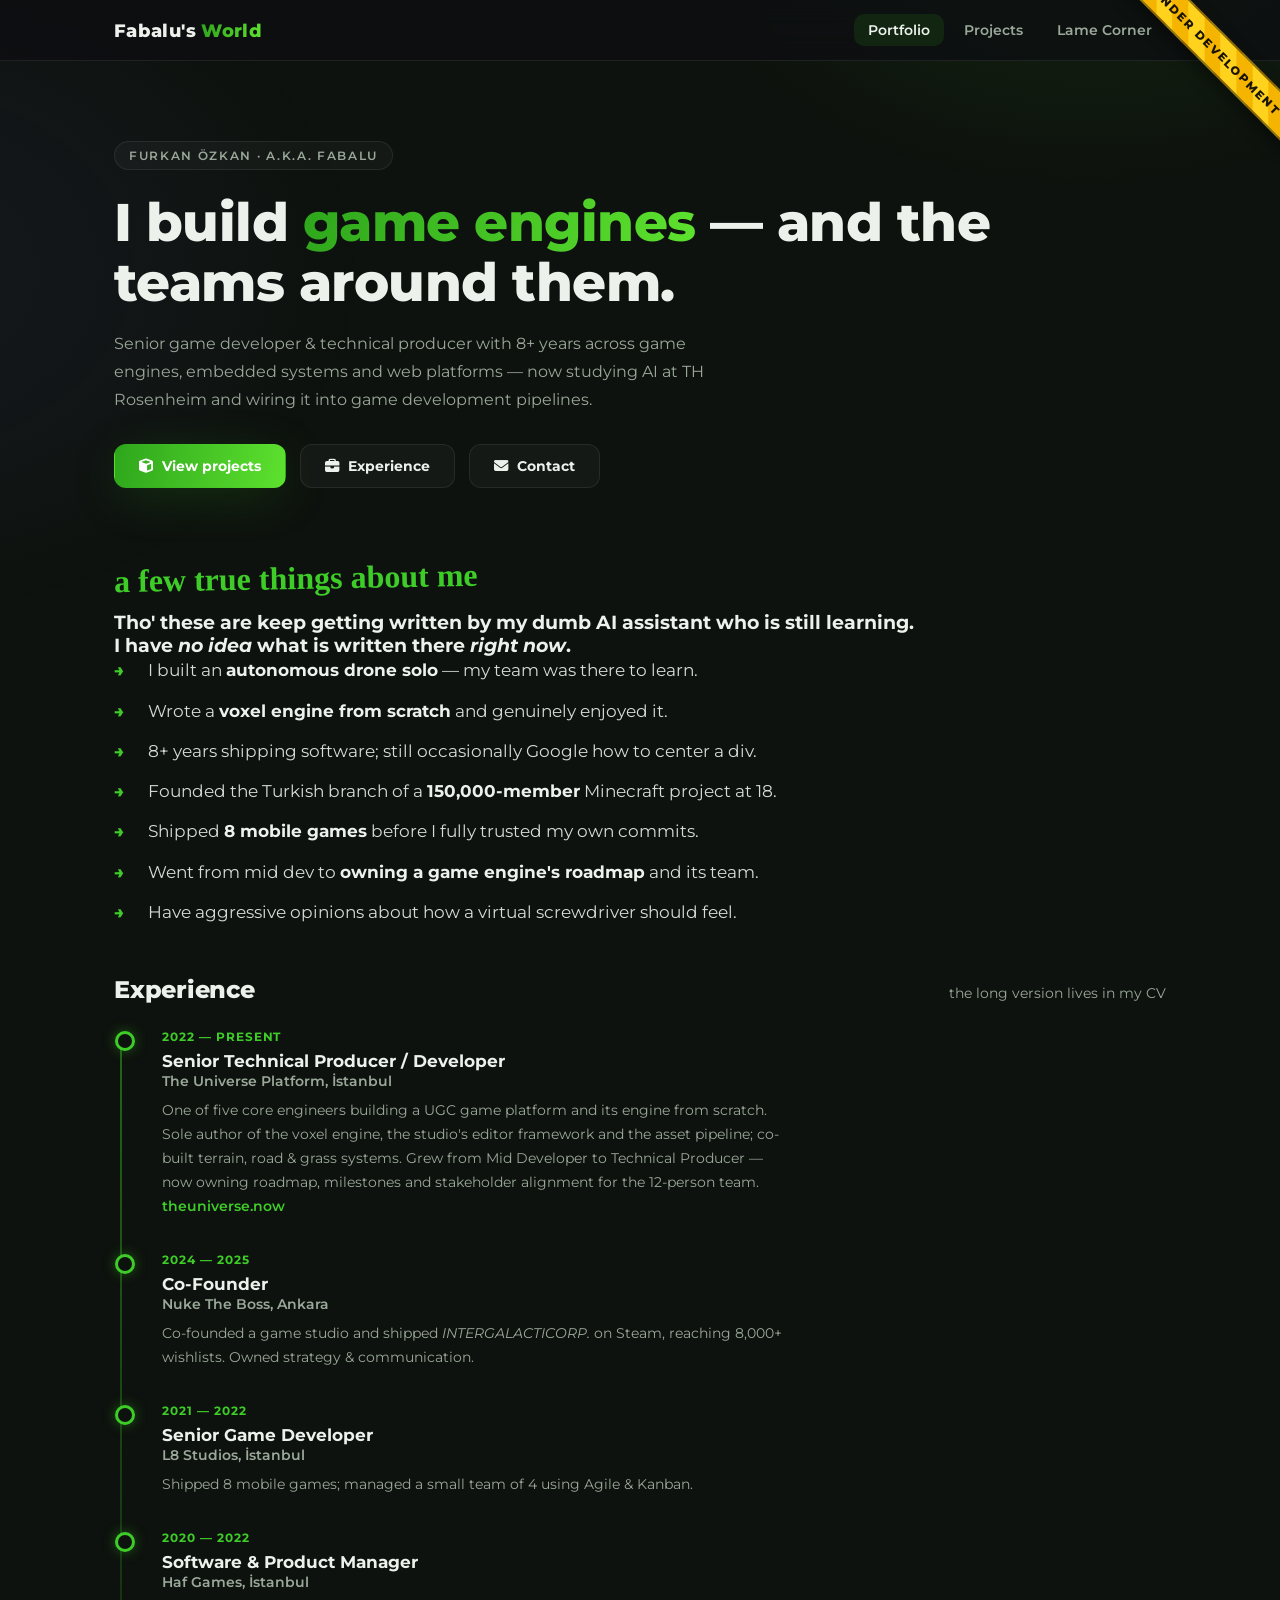
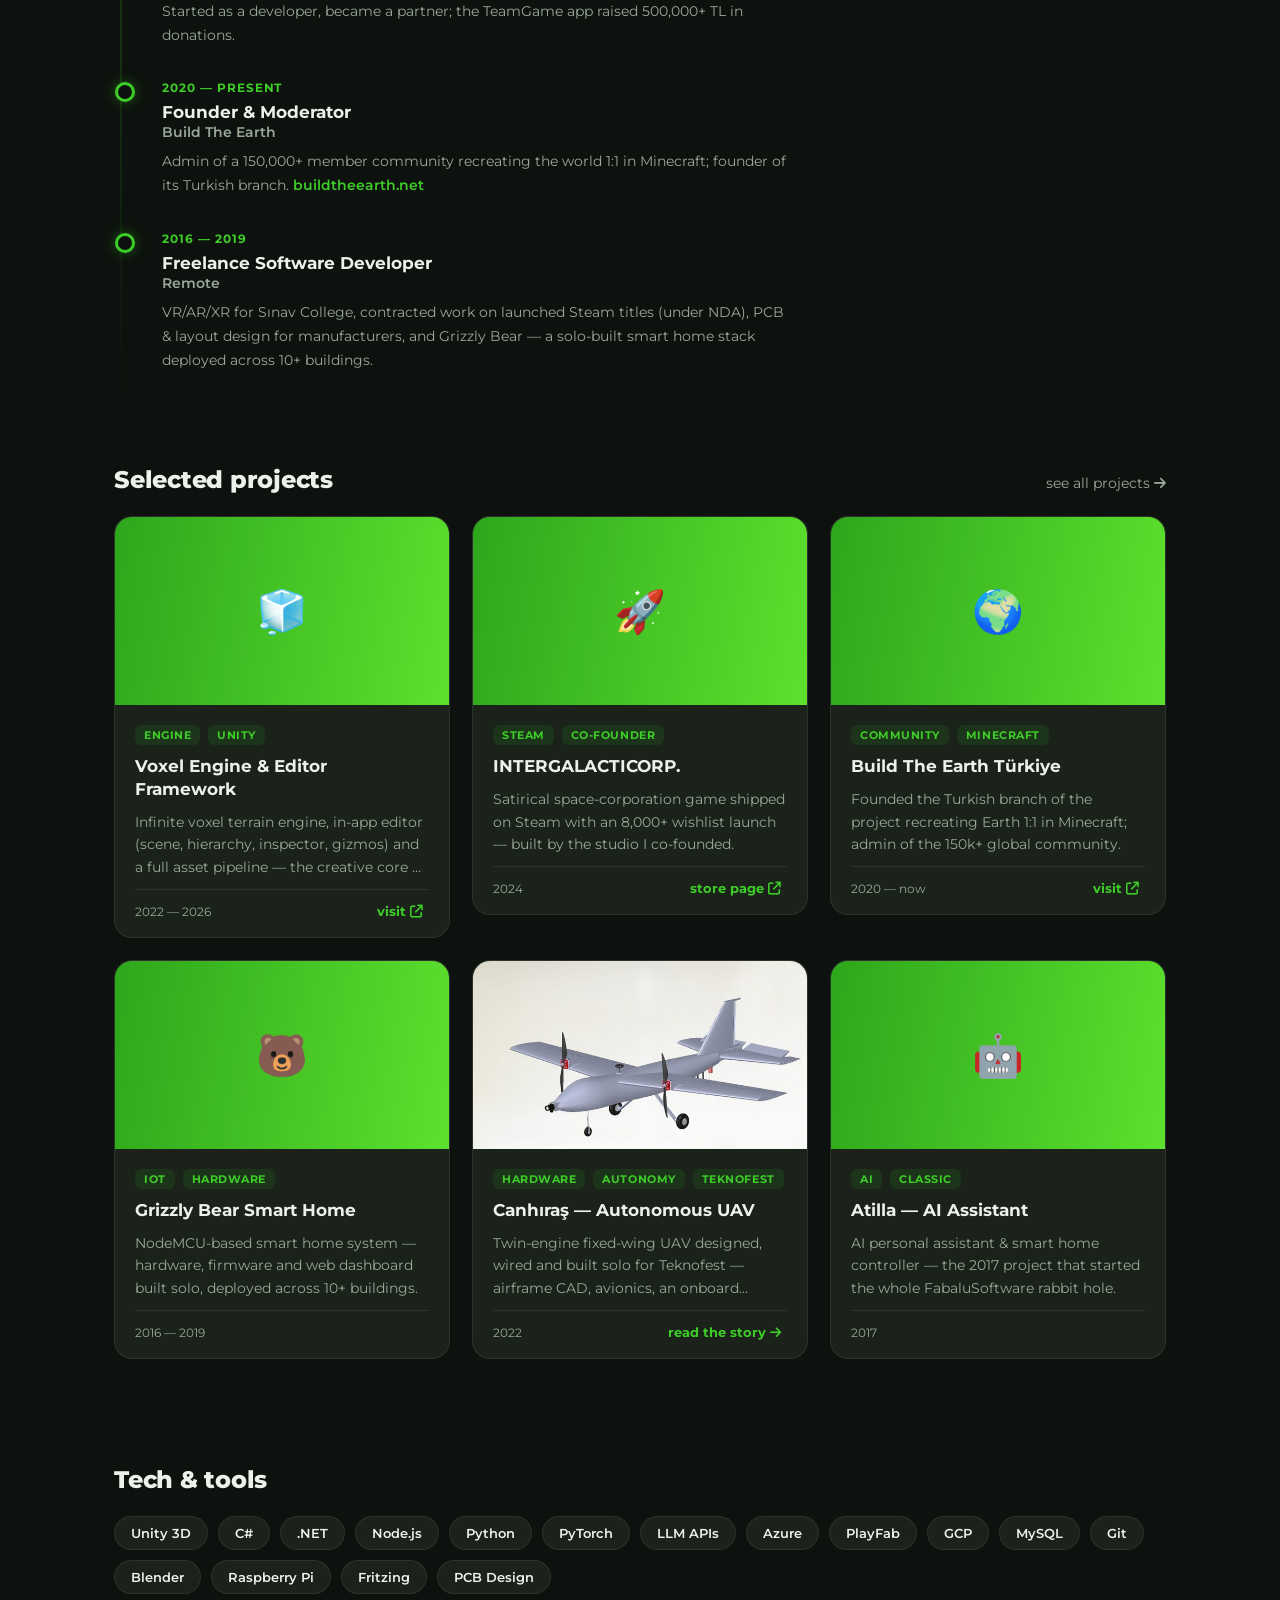
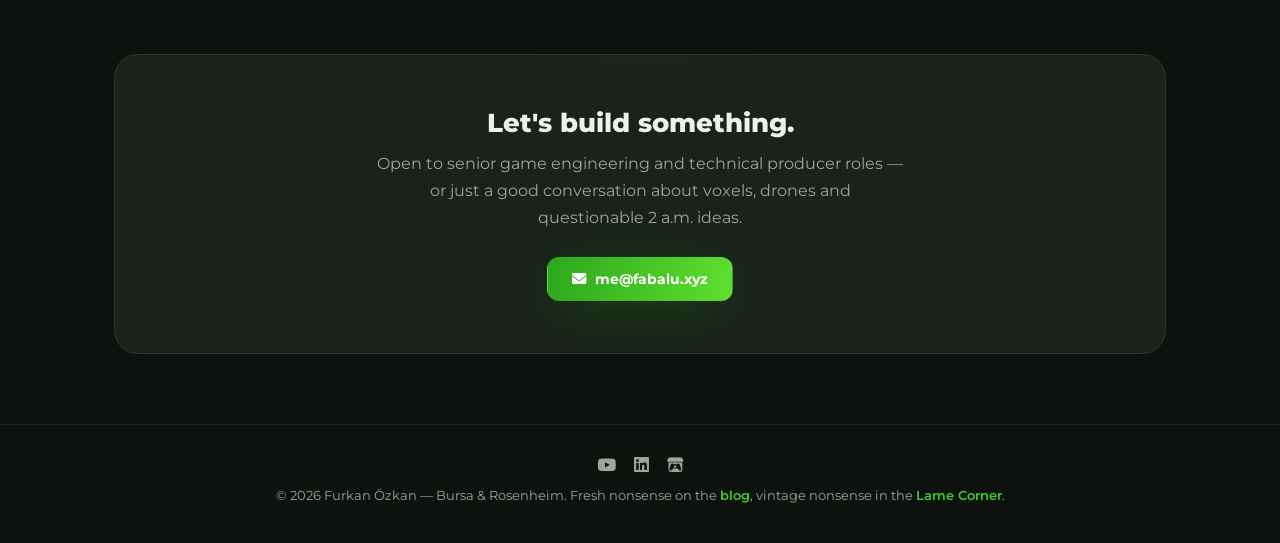
==== commit 2c2689bd: "Add small details" ====
--- a/index.html
+++ b/index.html
@@ -45,6 +45,8 @@
 
         <section class="true-things">
             <h2>a few true things about me</h2>
+            <h3>Tho' these are keep getting written by my dumb AI assistant who is still learning.</h3>
+            <h3>I have <em>no idea</em> what is written there <em>right now</em>.</h3>
             <ul>
                 <li>I built an <b>autonomous drone solo</b> — my team was there to learn.</li>
                 <li>Wrote a <b>voxel engine from scratch</b> and genuinely enjoyed it.</li>
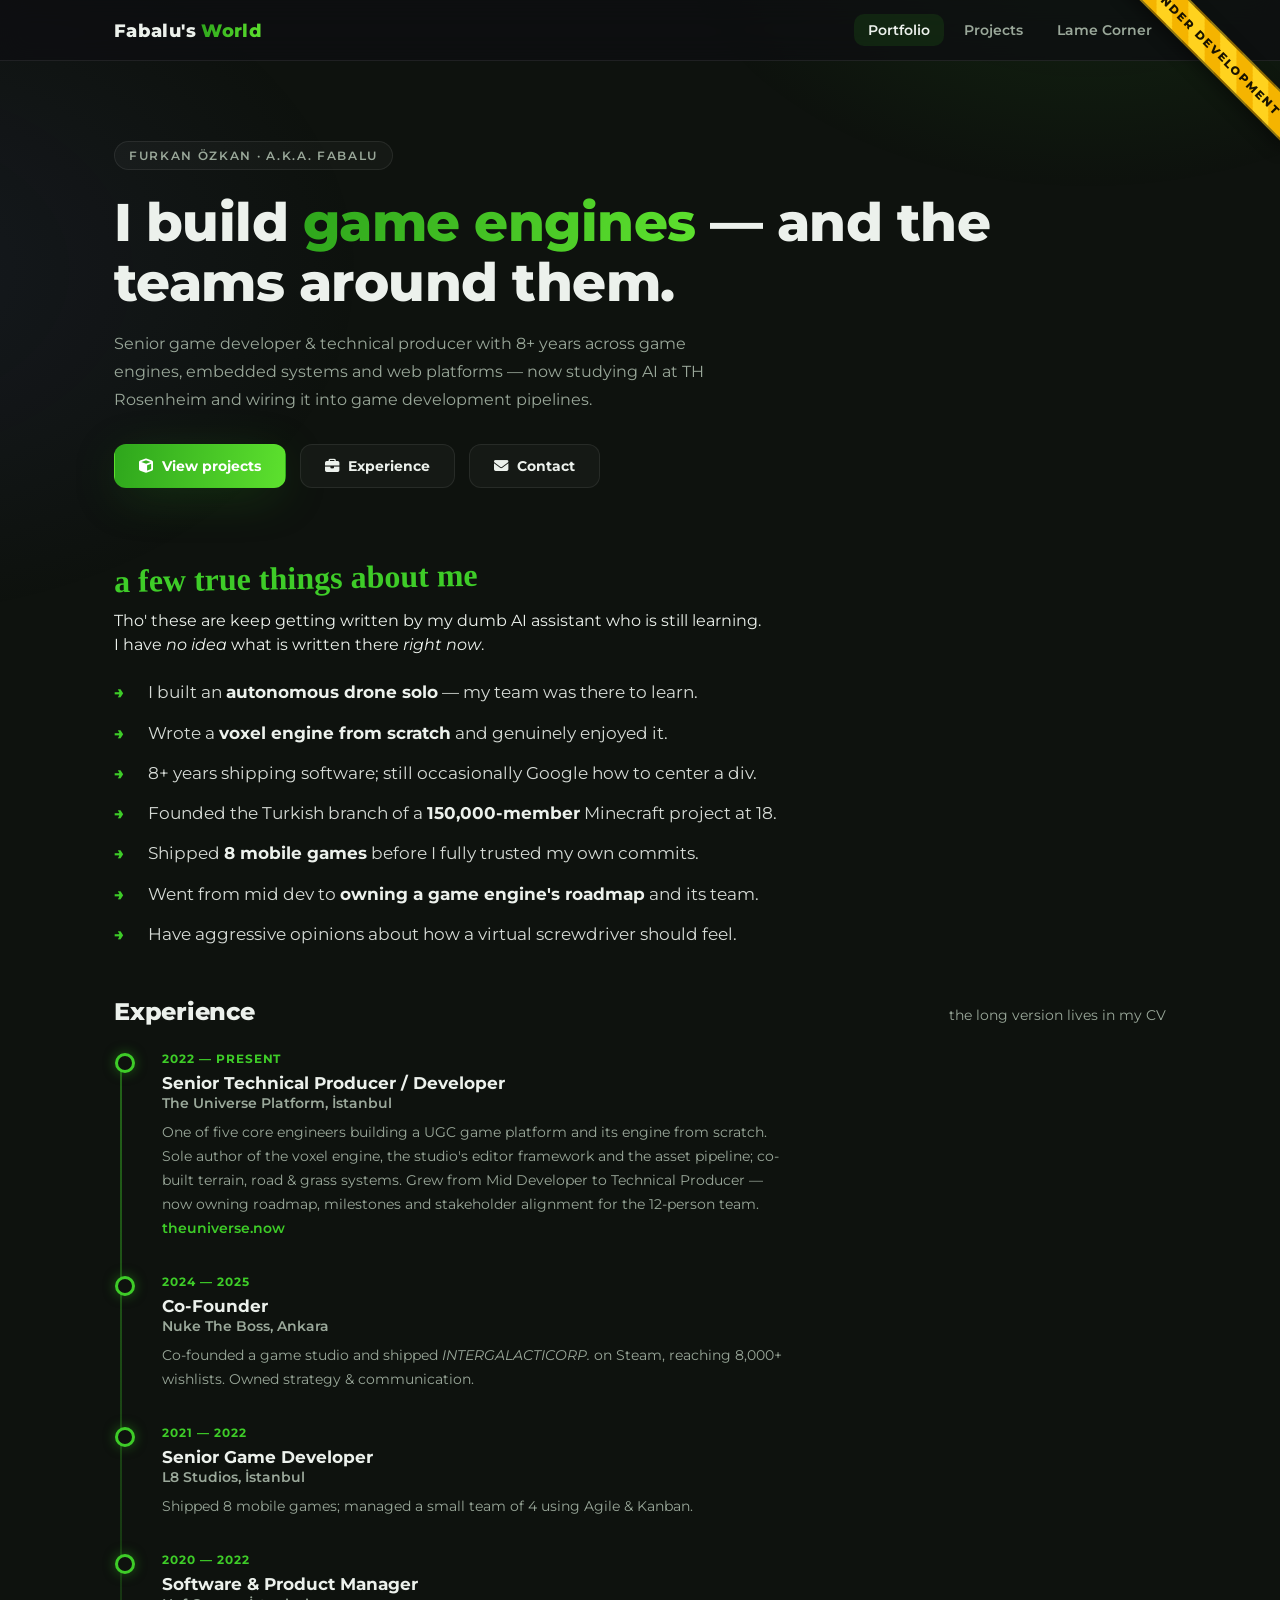
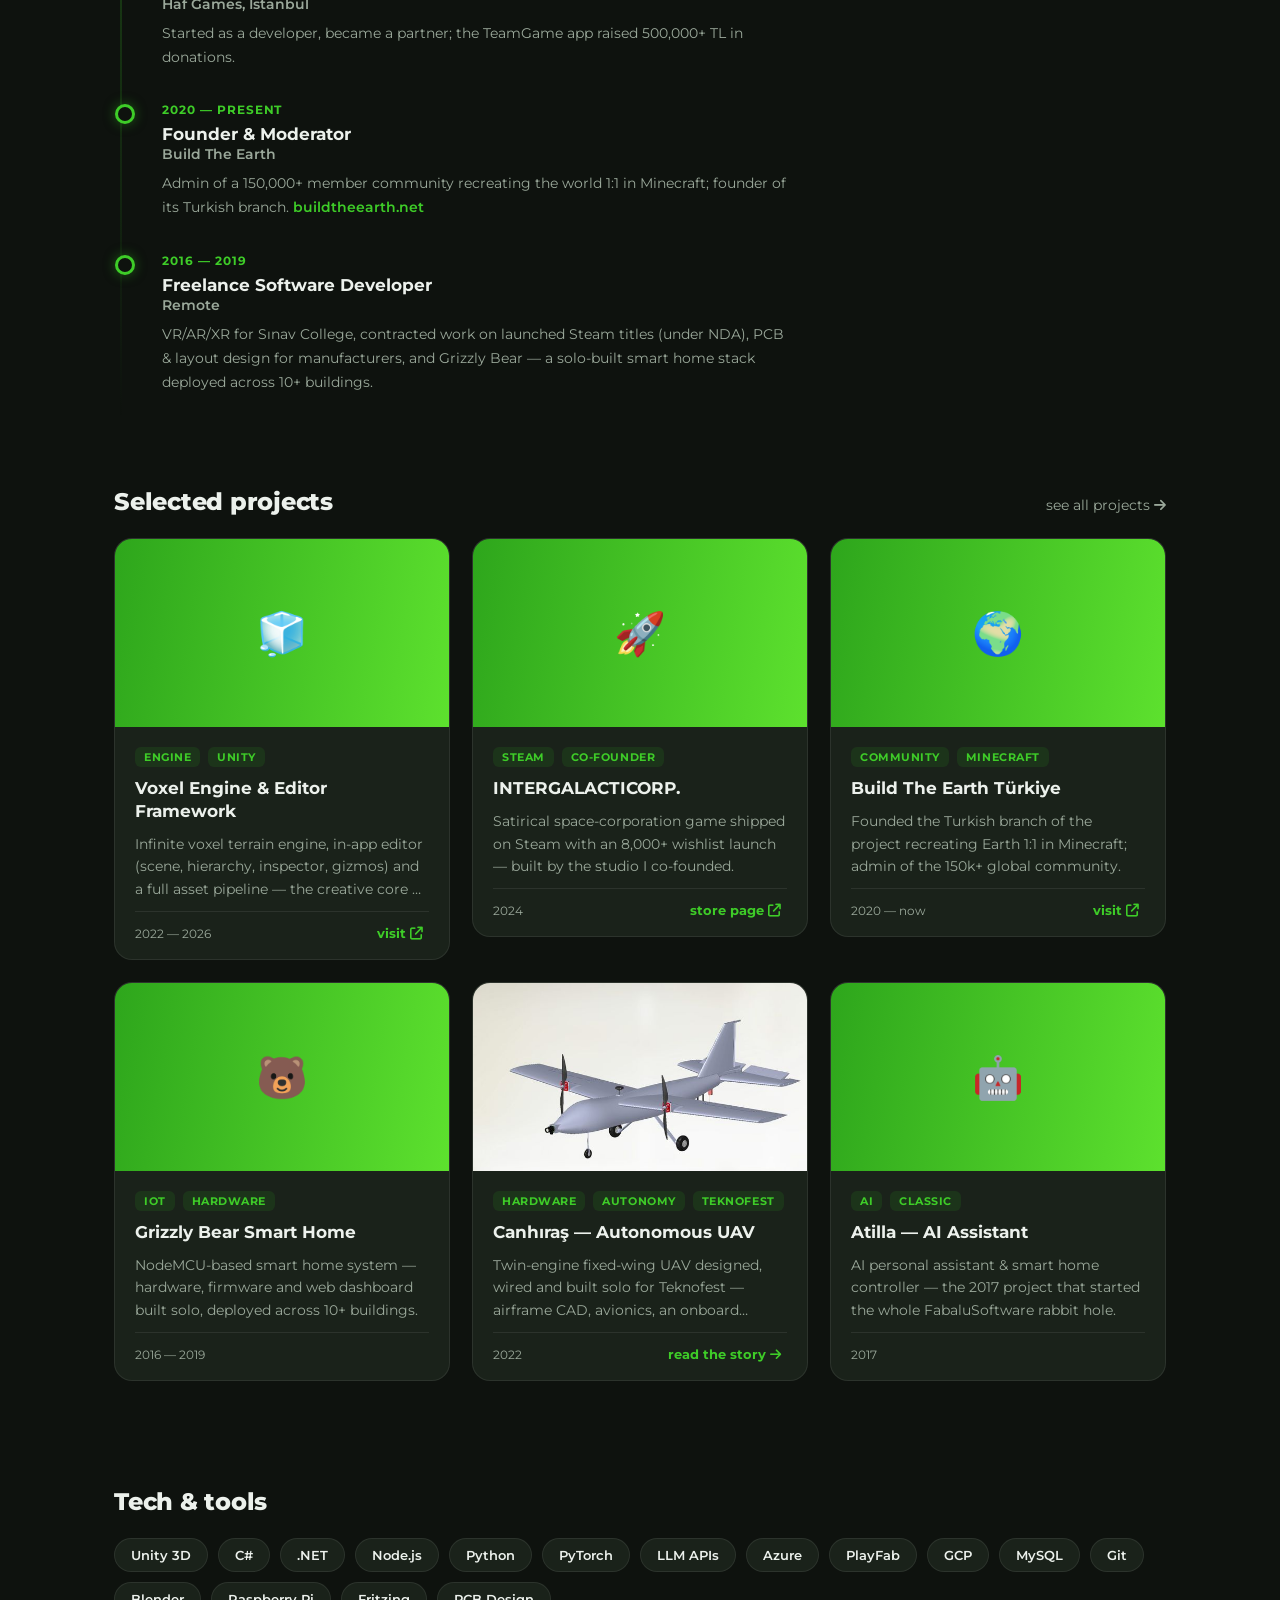
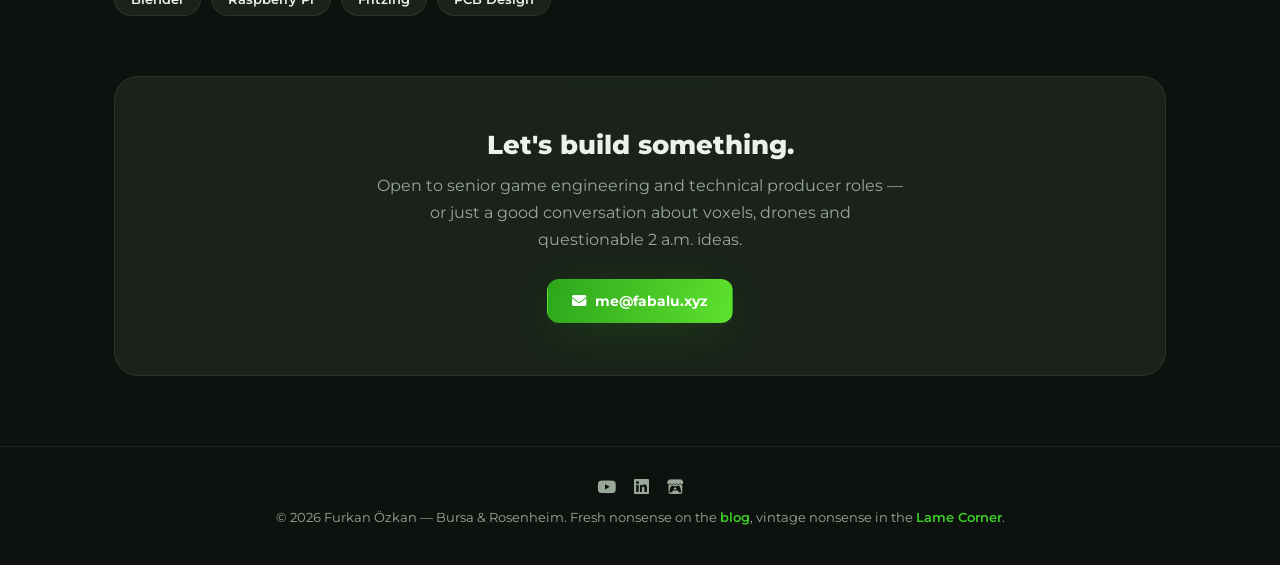
==== commit 9736b7a2: "Add small details" ====
--- a/index.html
+++ b/index.html
@@ -45,8 +45,13 @@
 
         <section class="true-things">
             <h2>a few true things about me</h2>
-            <h3>Tho' these are keep getting written by my dumb AI assistant who is still learning.</h3>
-            <h3>I have <em>no idea</em> what is written there <em>right now</em>.</h3>
+            <p style="margin-bottom: 5px;">
+                Tho' these are keep getting written by my dumb AI assistant who is still learning.
+            </p>
+
+            <p style="margin-bottom: 25px;">
+                I have <em>no idea</em> what is written there <em>right now</em>.
+            </p>
             <ul>
                 <li>I built an <b>autonomous drone solo</b> — my team was there to learn.</li>
                 <li>Wrote a <b>voxel engine from scratch</b> and genuinely enjoyed it.</li>
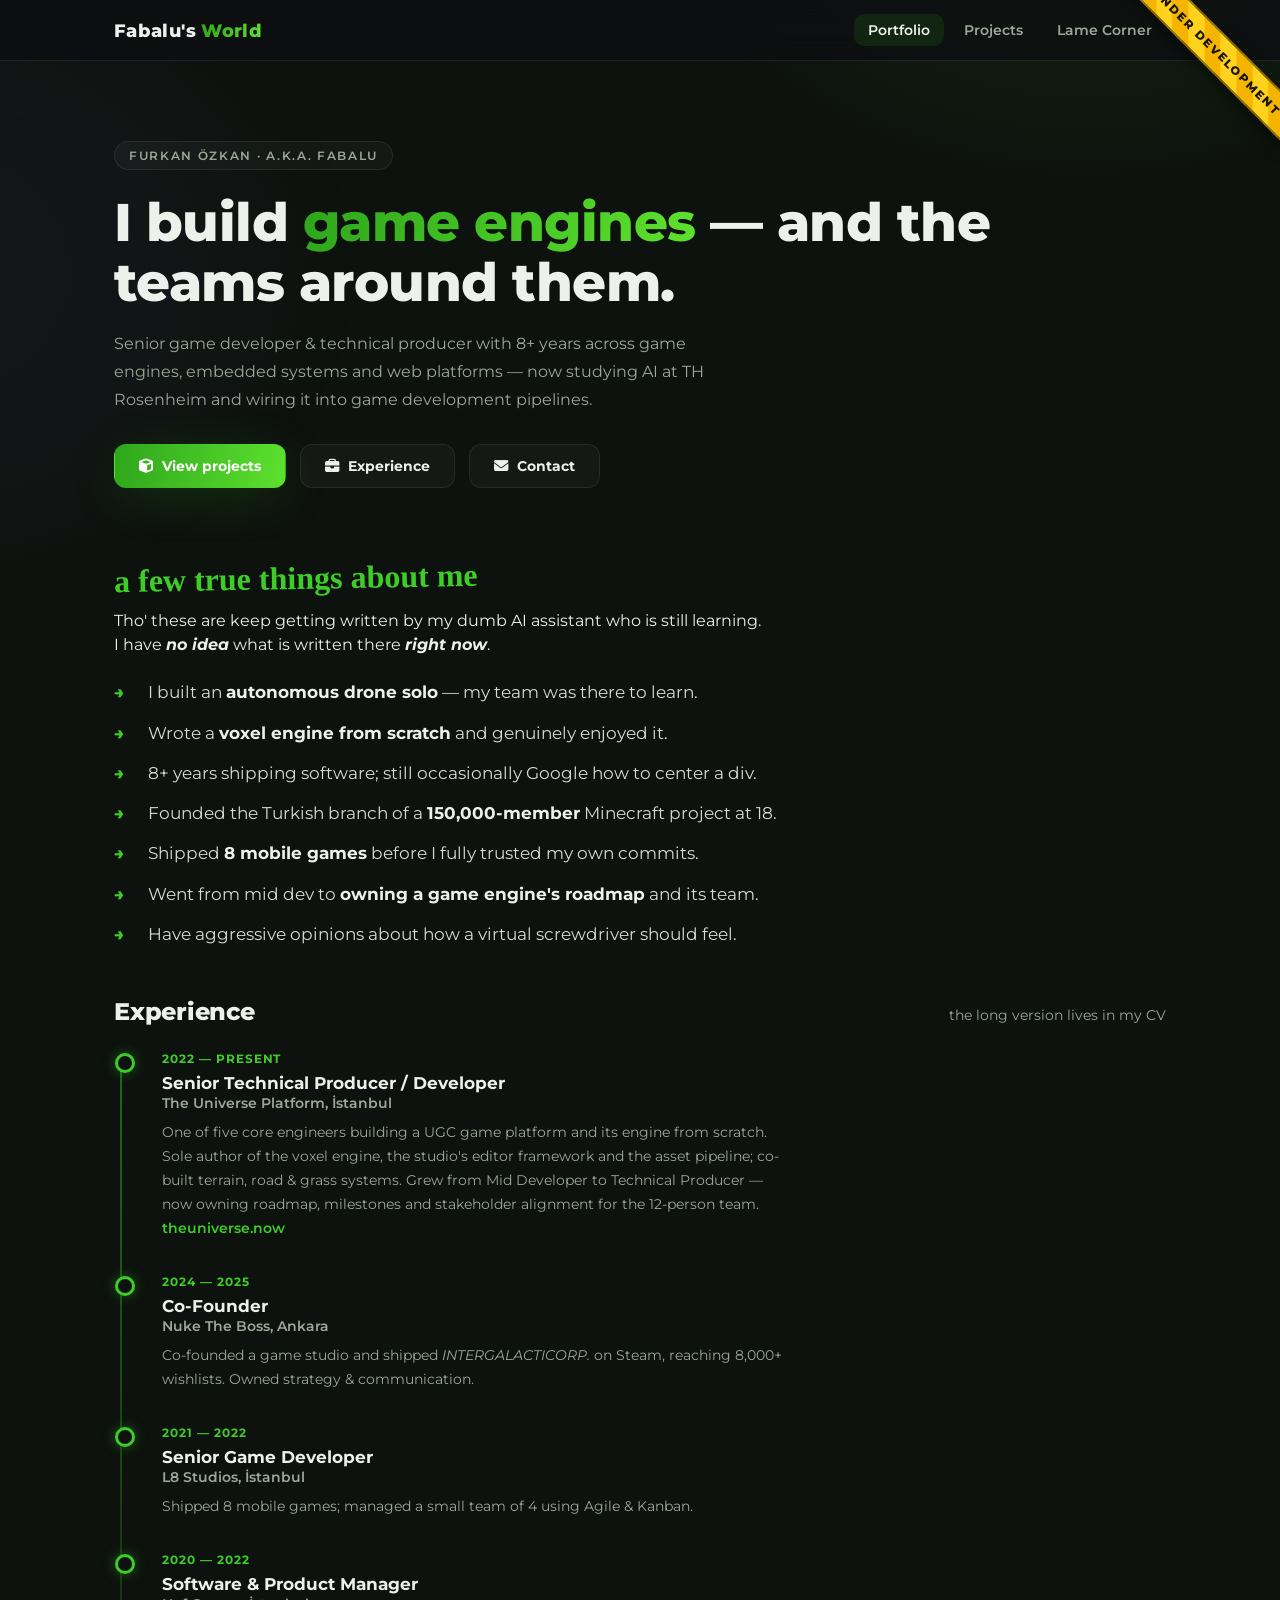
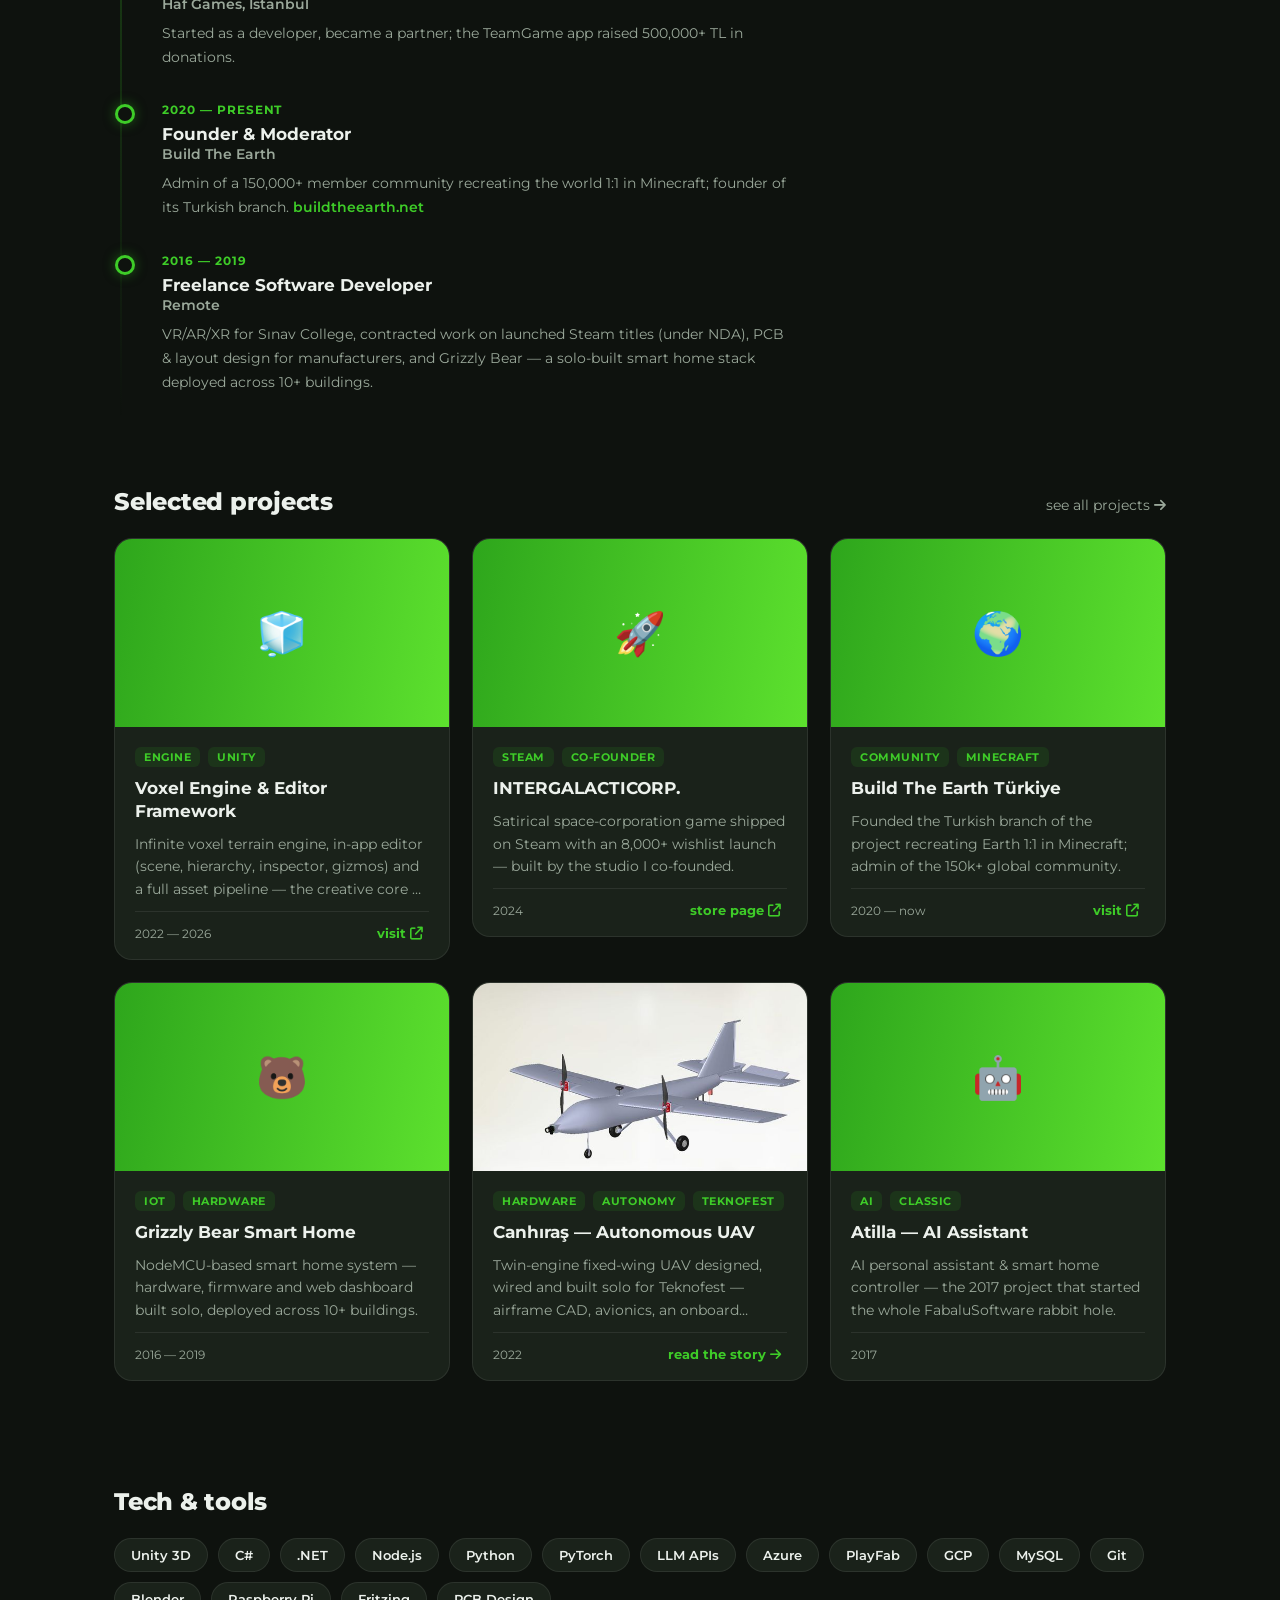
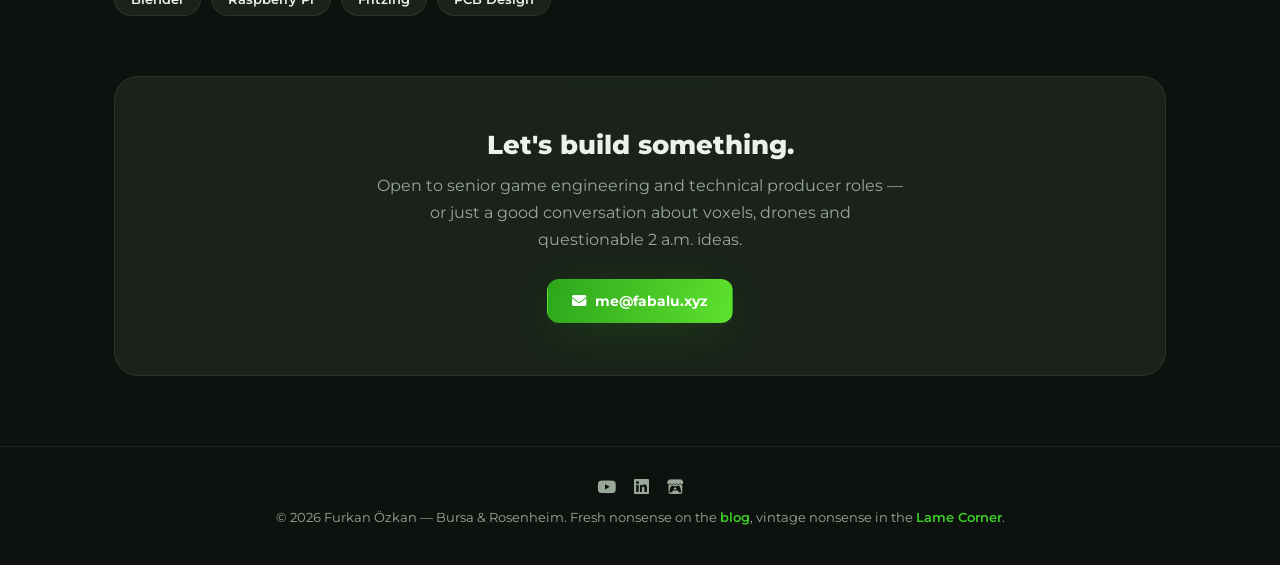
==== commit 9d248c77: "Add small details" ====
--- a/index.html
+++ b/index.html
@@ -50,7 +50,7 @@
             </p>
 
             <p style="margin-bottom: 25px;">
-                I have <em>no idea</em> what is written there <em>right now</em>.
+                I have <em><b>no idea</b></em> what is written there <em><b>right now</b></em>.
             </p>
             <ul>
                 <li>I built an <b>autonomous drone solo</b> — my team was there to learn.</li>
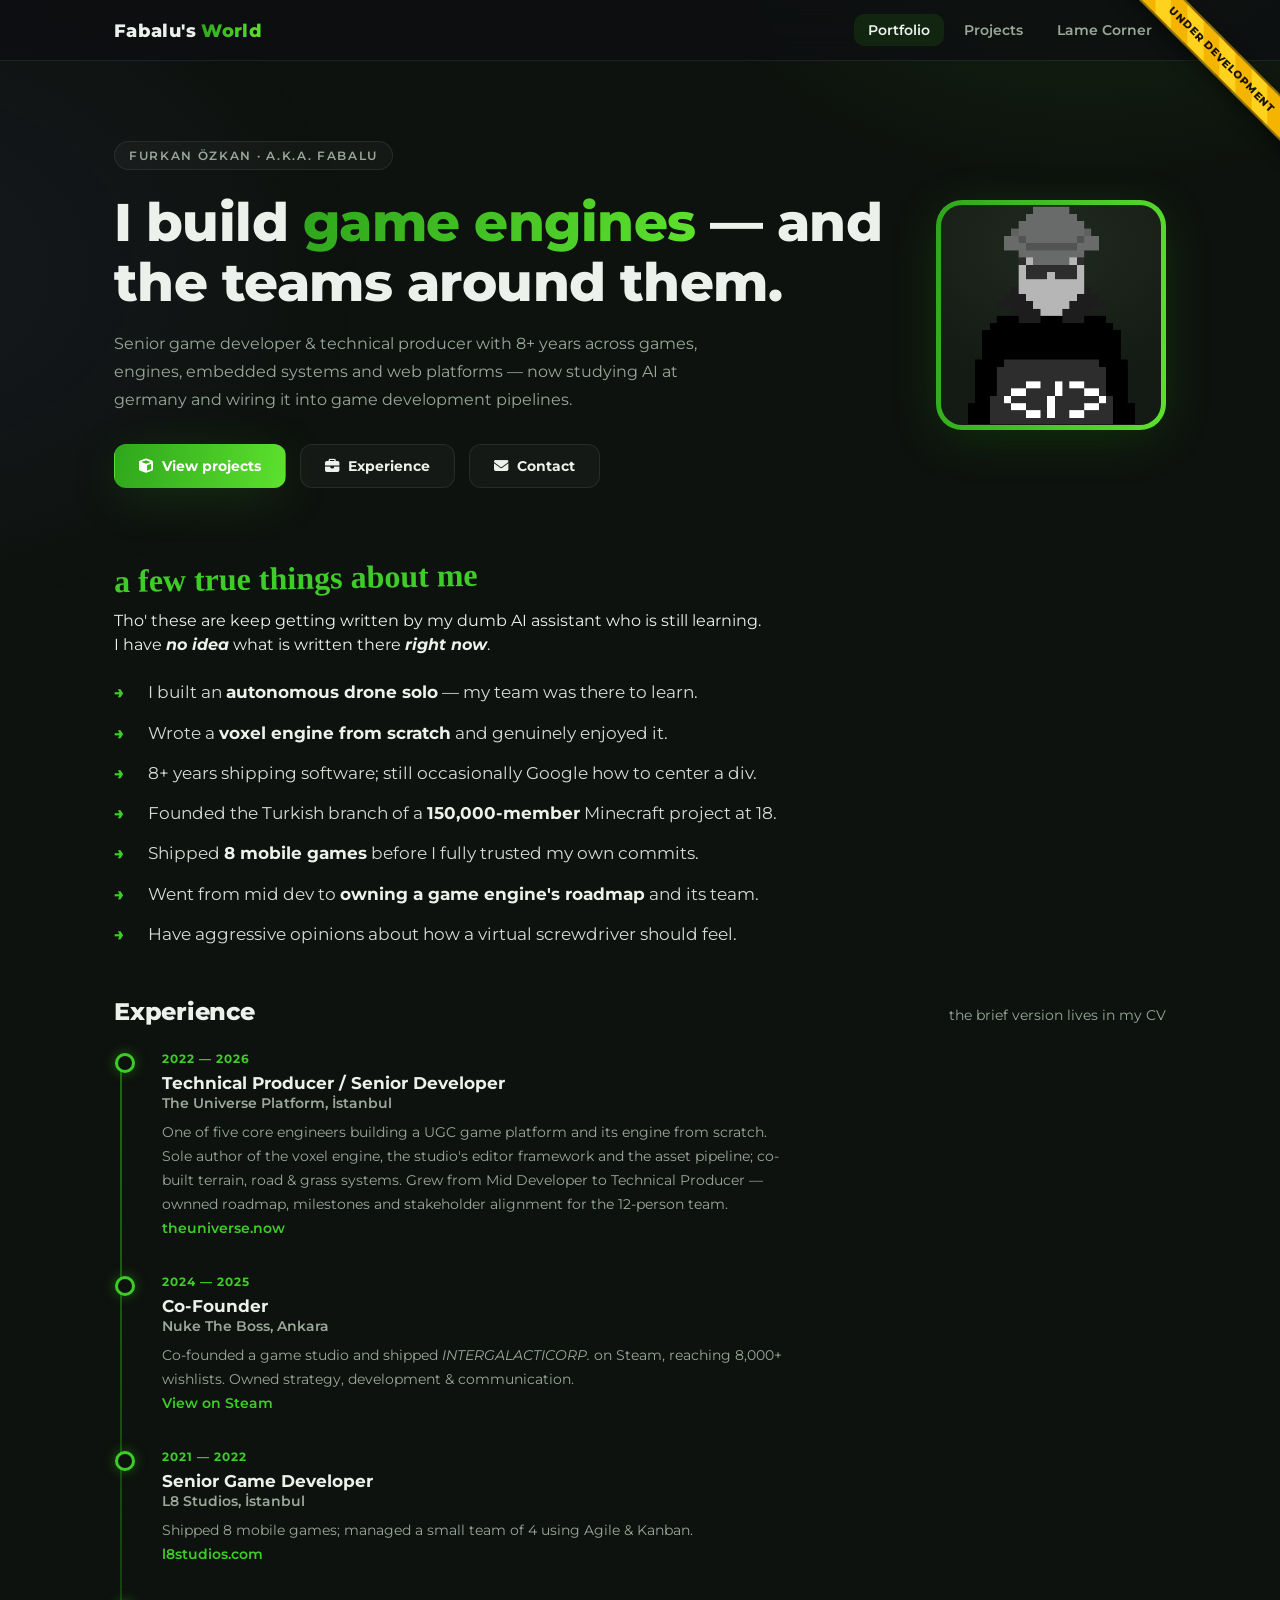
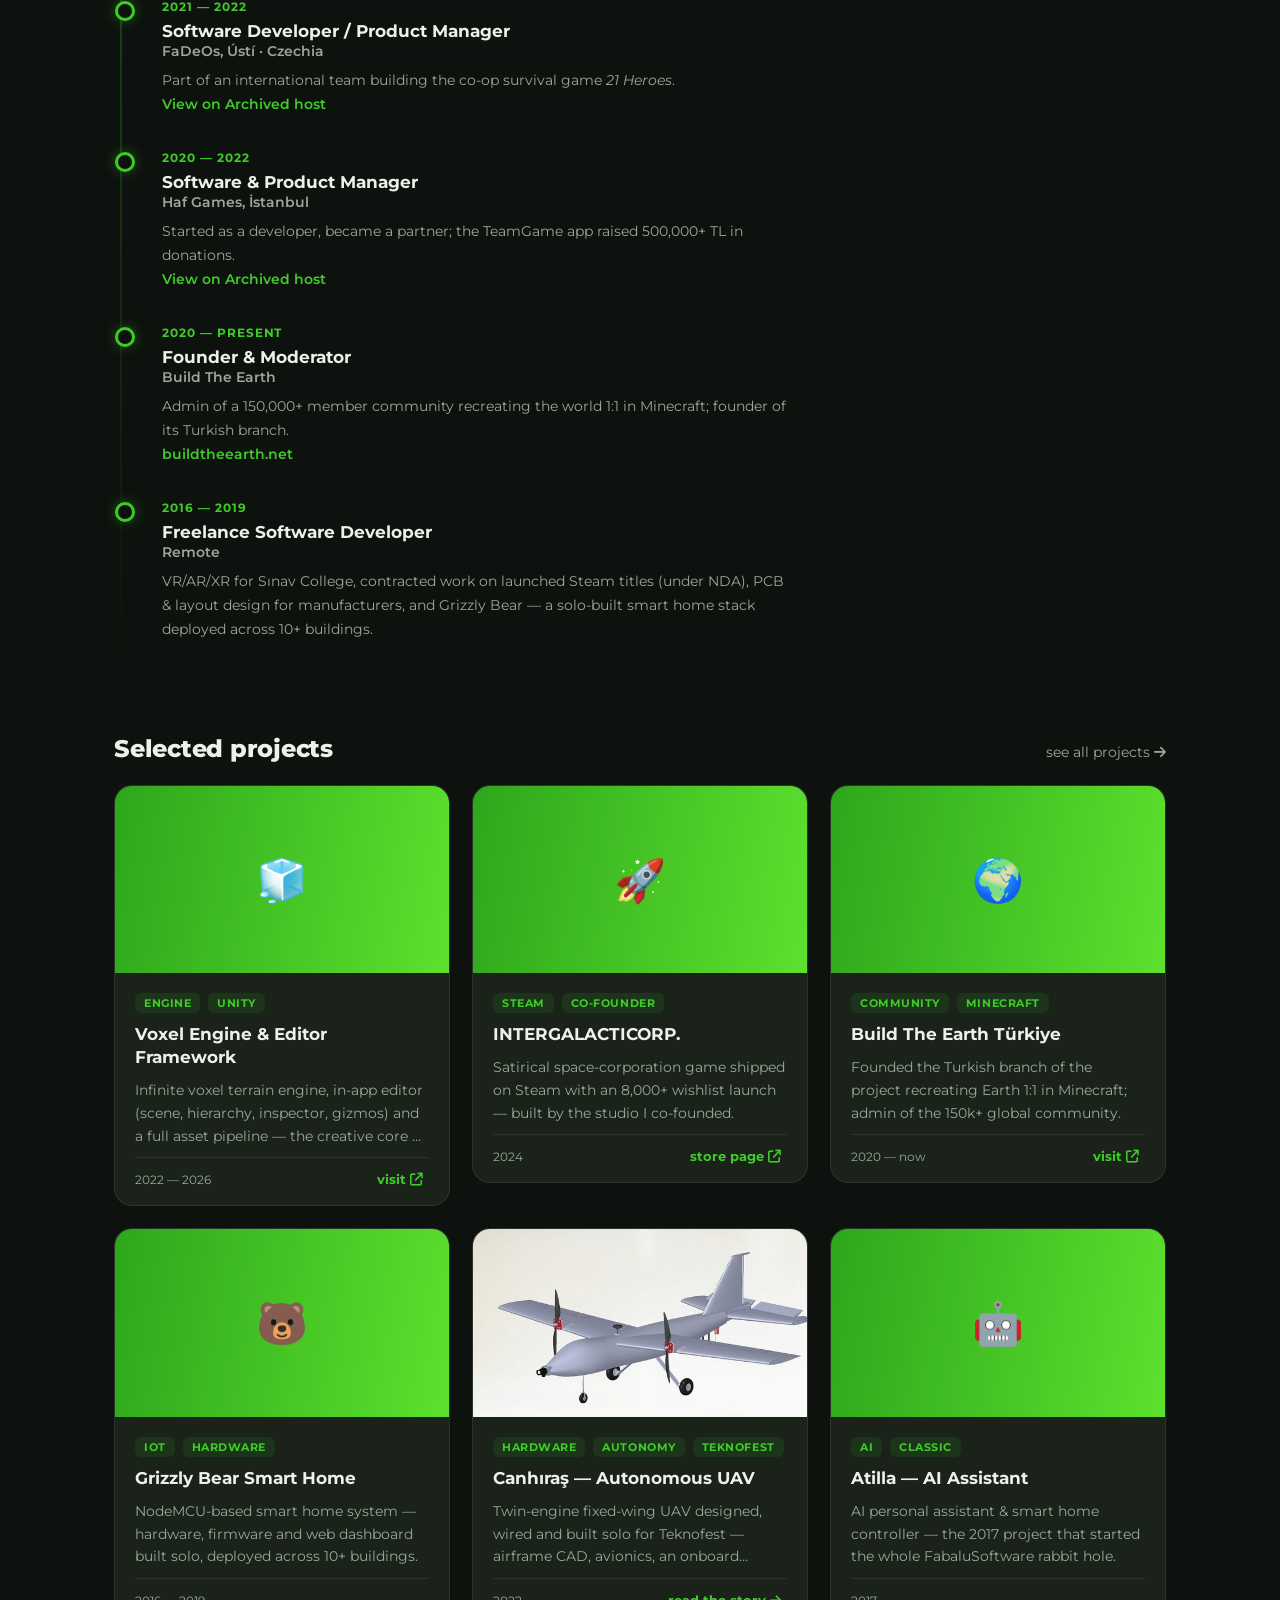
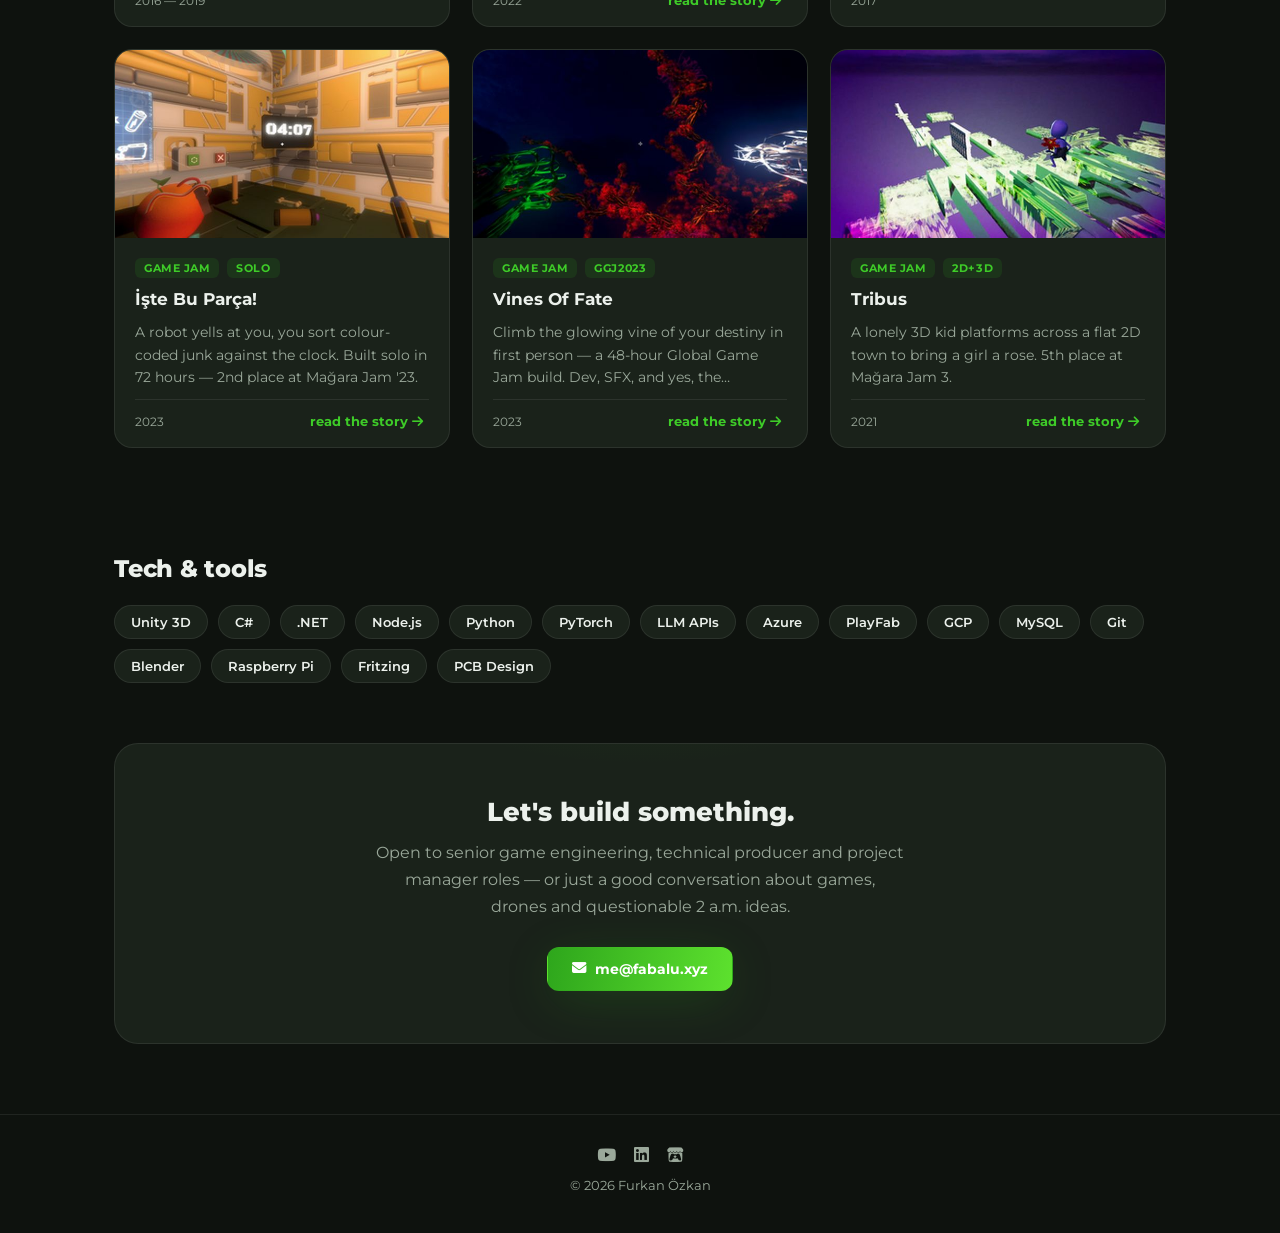
==== commit 98c8fd7c: "Refresh landing & project cards; fanart favicon; ribbon fit - Landing: add pixel-art hero portrait (" ====
--- a/index.html
+++ b/index.html
@@ -3,12 +3,69 @@
 <head>
     <meta charset="UTF-8">
     <meta name="viewport" content="width=device-width, initial-scale=1.0">
-    <meta name="description" content="Furkan 'Fabalu' Özkan — senior game developer & technical producer. Game engines, AI, electronics.">
+    <meta name="description" content="Furkan Özkan — a.k.a. Fabalu. Senior game developer &amp; technical producer: game engines, AI, electronics. Portfolio, projects and blog.">
+    <meta name="robots" content="index, follow">
+    <meta name="author" content="Furkan Özkan">
+    <link rel="canonical" href="https://fabalu.xyz/">
+
+    <link rel="icon" type="image/png" href="data/favicon-fanart.png">
+    <link rel="shortcut icon" href="data/favicon-fanart.ico">
+    <meta name="theme-color" content="#5DE12E">
+
+    <!-- Open Graph / social sharing -->
+    <meta property="og:type" content="website">
+    <meta property="og:site_name" content="Fabalu's World">
+    <meta property="og:url" content="https://fabalu.xyz/">
+    <meta property="og:title" content="Furkan Özkan (Fabalu) — Game Developer & Technical Producer">
+    <meta property="og:description" content="Senior game developer &amp; technical producer: game engines, AI, electronics. Portfolio, projects and blog.">
+    <meta property="og:image" content="https://fabalu.xyz/data/og-image.png">
+    <meta property="og:image:width" content="1200">
+    <meta property="og:image:height" content="630">
+    <meta property="og:locale" content="en_US">
+    <meta name="twitter:card" content="summary_large_image">
+    <meta name="twitter:title" content="Furkan Özkan (Fabalu) — Game Developer & Technical Producer">
+    <meta name="twitter:description" content="Senior game developer &amp; technical producer: game engines, AI, electronics.">
+    <meta name="twitter:image" content="https://fabalu.xyz/data/og-image.png">
 
     <link rel="stylesheet" href="https://cdnjs.cloudflare.com/ajax/libs/font-awesome/6.5.2/css/all.min.css">
     <link rel="stylesheet" type="text/css" href="css/style.css?v=7">
 
     <title>Fabalu — Furkan Özkan · Game Developer & Technical Producer</title>
+
+    <script type="application/ld+json">
+    {
+        "@context": "https://schema.org",
+        "@type": "Person",
+        "name": "Furkan Özkan",
+        "alternateName": "Fabalu",
+        "url": "https://fabalu.xyz/",
+        "image": "https://fabalu.xyz/data/og-image.png",
+        "jobTitle": "Senior Game Developer & Technical Producer",
+        "description": "Senior game developer and technical producer with 8+ years across games, engines, embedded systems and web platforms.",
+        "email": "mailto:me@fabalu.xyz",
+        "alumniOf": {
+            "@type": "CollegeOrUniversity",
+            "name": "TH Rosenheim"
+        },
+        "knowsAbout": ["Game Development", "Unity 3D", "Game Engines", "Voxel Engines", "Artificial Intelligence", "Embedded Systems", "PCB Design"],
+        "sameAs": [
+            "https://www.linkedin.com/in/fabalu/",
+            "https://www.youtube.com/@fabalu7666",
+            "https://fabalu.itch.io",
+            "https://github.com/FabaluDx"
+        ]
+    }
+    </script>
+    <script type="application/ld+json">
+    {
+        "@context": "https://schema.org",
+        "@type": "WebSite",
+        "name": "Fabalu's World",
+        "alternateName": "Furkan Özkan's Portfolio",
+        "url": "https://fabalu.xyz/",
+        "author": { "@type": "Person", "name": "Furkan Özkan", "alternateName": "Fabalu" }
+    }
+    </script>
 </head>
 
 <body class="page-portfolio">
@@ -31,13 +88,16 @@
             <div class="intro">
                 <span class="eyebrow">Furkan Özkan · a.k.a. Fabalu</span>
                 <h1>I build <span class="grad">game engines</span> — and the teams around them.</h1>
-                <p class="sub">Senior game developer &amp; technical producer with 8+ years across game engines, embedded systems and web platforms — now studying AI at TH Rosenheim and wiring it into game development pipelines.</p>
+                <p class="sub">Senior game developer &amp; technical producer with 8+ years across games, engines, embedded systems and web platforms — now studying AI at germany and wiring it into game development pipelines.</p>
                 <div class="actions">
                     <a class="btn btn-primary" href="projects.html"><i class="fas fa-cube"></i> View projects</a>
                     <a class="btn btn-ghost" href="#experience"><i class="fas fa-briefcase"></i> Experience</a>
                     <a class="btn btn-ghost" href="mailto:me@fabalu.xyz"><i class="fas fa-envelope"></i> Contact</a>
                 </div>
             </div>
+            <figure class="portrait">
+                <img src="data/Photos/FabaluFanart.png" alt="Fabalu pixel-art avatar" width="585" height="432" loading="eager">
+            </figure>
         </div>
     </header>
 
@@ -66,38 +126,50 @@
         <section id="experience">
             <div class="section-head">
                 <h2>Experience</h2>
-                <span class="hint">the long version lives in my CV</span>
+                <span class="hint">the brief version lives in my CV</span>
             </div>
             <div class="timeline">
                 <div class="tl-item">
-                    <span class="when">2022 — present</span>
-                    <h3>Senior Technical Producer / Developer</h3>
+                    <span class="when">2022 — 2026</span>
+                    <h3>Technical Producer / Senior Developer</h3>
                     <div class="where">The Universe Platform, İstanbul</div>
-                    <p>One of five core engineers building a UGC game platform and its engine from scratch. Sole author of the voxel engine, the studio's editor framework and the asset pipeline; co-built terrain, road &amp; grass systems. Grew from Mid Developer to Technical Producer — now owning roadmap, milestones and stakeholder alignment for the 12-person team. <a href="https://theuniverse.now">theuniverse.now</a></p>
+                    <p>One of five core engineers building a UGC game platform and its engine from scratch. Sole author of the voxel engine, the studio's editor framework and the asset pipeline; co-built terrain, road &amp; grass systems. Grew from Mid Developer to Technical Producer — ownned roadmap, milestones and stakeholder alignment for the 12-person team. <br>
+                        <a href="https://theuniverse.now">theuniverse.now</a></p>
                 </div>
                 <div class="tl-item">
                     <span class="when">2024 — 2025</span>
                     <h3>Co-Founder</h3>
                     <div class="where">Nuke The Boss, Ankara</div>
-                    <p>Co-founded a game studio and shipped <em>INTERGALACTICORP.</em> on Steam, reaching 8,000+ wishlists. Owned strategy &amp; communication.</p>
+                    <p>Co-founded a game studio and shipped <em>INTERGALACTICORP.</em> on Steam, reaching 8,000+ wishlists. Owned strategy, development &amp; communication.<br>
+                        <a href="https://store.steampowered.com/app/3070720/INTERGALACTICORP/">View on Steam</a></p>
                 </div>
                 <div class="tl-item">
                     <span class="when">2021 — 2022</span>
                     <h3>Senior Game Developer</h3>
                     <div class="where">L8 Studios, İstanbul</div>
-                    <p>Shipped 8 mobile games; managed a small team of 4 using Agile &amp; Kanban.</p>
+                    <p>Shipped 8 mobile games; managed a small team of 4 using Agile &amp; Kanban. <br>
+                        <a href="https://l8studios.com/home/">l8studios.com</a></p>
+                </div>
+                <div class="tl-item">
+                    <span class="when">2021 — 2022</span>
+                    <h3>Software Developer / Product Manager</h3>
+                    <div class="where">FaDeOs, Ústí · Czechia</div>
+                    <p>Part of an international team building the co-op survival game <em>21 Heroes</em>. <br>
+                        <a href="https://fadeos.fabaluxd.duckdns.org">View on Archived host</a></p>
                 </div>
                 <div class="tl-item">
                     <span class="when">2020 — 2022</span>
                     <h3>Software &amp; Product Manager</h3>
                     <div class="where">Haf Games, İstanbul</div>
-                    <p>Started as a developer, became a partner; the TeamGame app raised 500,000+ TL in donations.</p>
+                    <p>Started as a developer, became a partner; the TeamGame app raised 500,000+ TL in donations. <br>
+                        <a href="https://teamgame.fabaluxd.duckdns.org">View on Archived host</a></p>
                 </div>
                 <div class="tl-item">
                     <span class="when">2020 — present</span>
                     <h3>Founder &amp; Moderator</h3>
                     <div class="where">Build The Earth</div>
-                    <p>Admin of a 150,000+ member community recreating the world 1:1 in Minecraft; founder of its Turkish branch. <a href="https://buildtheearth.net">buildtheearth.net</a></p>
+                    <p>Admin of a 150,000+ member community recreating the world 1:1 in Minecraft; founder of its Turkish branch. <br>
+                         <a href="https://buildtheearth.net">buildtheearth.net</a></p>
                 </div>
                 <div class="tl-item">
                     <span class="when">2016 — 2019</span>
@@ -176,6 +248,39 @@
                         <div class="meta"><span>2017</span><span class="read"></span></div>
                     </div>
                 </div>
+                <a class="project-link" href="project.html?p=iste-bu-parca">
+                    <div class="card">
+                        <div class="thumb"><img src="data/projects/iste-bu-parca/thumb.jpg" alt="İşte Bu Parça!" loading="lazy"></div>
+                        <div class="body">
+                            <div class="tags"><span class="tag">game jam</span><span class="tag">solo</span></div>
+                            <h3>İşte Bu Parça!</h3>
+                            <p class="excerpt">A robot yells at you, you sort colour-coded junk against the clock. Built solo in 72 hours — 2nd place at Mağara Jam '23.</p>
+                            <div class="meta"><span>2023</span><span class="read">read the story <i class="fas fa-arrow-right"></i></span></div>
+                        </div>
+                    </div>
+                </a>
+                <a class="project-link" href="project.html?p=vines-of-fate">
+                    <div class="card">
+                        <div class="thumb"><img src="data/projects/vines-of-fate/thumb.jpg" alt="Vines Of Fate" loading="lazy"></div>
+                        <div class="body">
+                            <div class="tags"><span class="tag">game jam</span><span class="tag">ggj2023</span></div>
+                            <h3>Vines Of Fate</h3>
+                            <p class="excerpt">Climb the glowing vine of your destiny in first person — a 48-hour Global Game Jam build. Dev, SFX, and yes, the narrator's voice.</p>
+                            <div class="meta"><span>2023</span><span class="read">read the story <i class="fas fa-arrow-right"></i></span></div>
+                        </div>
+                    </div>
+                </a>
+                <a class="project-link" href="project.html?p=tribus">
+                    <div class="card">
+                        <div class="thumb"><img src="data/projects/tribus/thumb.jpg" alt="Tribus" loading="lazy"></div>
+                        <div class="body">
+                            <div class="tags"><span class="tag">game jam</span><span class="tag">2d+3d</span></div>
+                            <h3>Tribus</h3>
+                            <p class="excerpt">A lonely 3D kid platforms across a flat 2D town to bring a girl a rose. 5th place at Mağara Jam 3.</p>
+                            <div class="meta"><span>2021</span><span class="read">read the story <i class="fas fa-arrow-right"></i></span></div>
+                        </div>
+                    </div>
+                </a>
             </div>
         </section>
 
@@ -205,7 +310,7 @@
 
         <section class="contact-cta">
             <h2>Let's build something.</h2>
-            <p>Open to senior game engineering and technical producer roles — or just a good conversation about voxels, drones and questionable 2 a.m. ideas.</p>
+            <p>Open to senior game engineering, technical producer and project manager roles — or just a good conversation about games, drones and questionable 2 a.m. ideas.</p>
             <a class="btn btn-primary" href="mailto:me@fabalu.xyz"><i class="fas fa-envelope"></i> me@fabalu.xyz</a>
         </section>
 
@@ -213,11 +318,11 @@
 
     <footer class="site-footer">
         <div class="icons">
-            <a href="https://www.youtube.com/@fabalu7666" aria-label="YouTube"><i class="fab fa-youtube"></i></a>
-            <a href="https://www.linkedin.com/in/fabalu/" aria-label="LinkedIn"><i class="fab fa-linkedin"></i></a>
-            <a href="https://fabalu.itch.io" aria-label="itch.io"><i class="fab fa-itch-io"></i></a>
+            <a href="https://www.youtube.com/@fabalu7666" aria-label="YouTube" rel="me noopener"><i class="fab fa-youtube"></i></a>
+            <a href="https://www.linkedin.com/in/fabalu/" aria-label="LinkedIn" rel="me noopener"><i class="fab fa-linkedin"></i></a>
+            <a href="https://fabalu.itch.io" aria-label="itch.io" rel="me noopener"><i class="fab fa-itch-io"></i></a>
         </div>
-        © 2026 Furkan Özkan — Bursa &amp; Rosenheim. Fresh nonsense on the <a href="blog.html">blog</a>, vintage nonsense in the <a href="scratches.html">Lame Corner</a>.
+        © 2026 Furkan Özkan
     </footer>
 
 </body>
--- a/css/style.css
+++ b/css/style.css
@@ -307,6 +307,22 @@
     color:var(--muted); font-size:1rem; line-height:1.75;
 }
 .portfolio-hero .actions{ margin-top:30px; display:flex; gap:14px; flex-wrap:wrap; }
+.portfolio-hero .portrait{
+    flex:0 0 auto;
+    width:clamp(160px, 20vw, 230px);
+    aspect-ratio:1;
+    padding:5px;
+    border-radius:26px;
+    background:var(--grad);
+    box-shadow:var(--glow), var(--shadow);
+}
+.portfolio-hero .portrait img{
+    display:block; width:100%; height:100%;
+    object-fit:cover; object-position:center bottom;
+    border-radius:21px;
+    background:radial-gradient(120% 90% at 50% 18%, var(--card-hover), var(--bg-soft) 70%);
+    image-rendering:pixelated;
+}
 .stats{
     display:grid; grid-template-columns:repeat(auto-fit, minmax(170px, 1fr));
     gap:16px; padding:34px 0 10px;
@@ -382,13 +398,21 @@
     .portfolio-hero .inner{ flex-direction:column; text-align:center; }
     .portfolio-hero .actions{ justify-content:center; }
     .portfolio-hero .sub{ margin-inline:auto; }
+    .portfolio-hero .portrait{ order:-1; width:clamp(140px, 42vw, 190px); }
 }
 
 /* ------------------------------------------------- project cards (link out to full page) */
+/* "The Story of" kicker above every card title */
+.card .story-of{
+    font-size:.68rem; font-weight:800; letter-spacing:.18em; text-transform:uppercase;
+    color:var(--accent); margin-bottom:-6px;
+}
+/* the actual role now lives just under the title as a muted subtitle */
 .card .card-role{
-    font-size:.72rem; font-weight:700; letter-spacing:.04em; text-transform:uppercase;
-    color:var(--accent);
-}
+    font-size:.82rem; font-weight:600; color:var(--muted);
+    margin-top:-4px;
+}
+.card .card-role:empty{ display:none; }
 /* "story soon" cards */
 .card.is-soon{ opacity:.9; }
 .card.is-soon .thumb.no-image{ filter:saturate(.7); }
@@ -410,7 +434,10 @@
     margin-bottom:2px;
 }
 
-.card.featured{ grid-column:1 / -1; }
+/* the featured card's grid item is the .project-link wrapper, so the
+   full-width span has to live on the anchor — not on the .card inside it */
+.project-link:has(.card.featured){ grid-column:1 / -1; }
+.card.featured{ width:100%; }
 .card.featured .thumb{ aspect-ratio:21/9; }
 @media (min-width: 760px){
     .card.featured{ flex-direction:row; }
@@ -533,23 +560,23 @@
 
 /* ------------------------------------------------- under-development corner ribbon */
 .dev-ribbon{
-    position:fixed; top:0; right:0; width:170px; height:170px;
+    position:fixed; top:0; right:0; width:180px; height:180px;
     overflow:hidden; z-index:200; pointer-events:none;
 }
 .dev-ribbon span{
-    position:absolute; top:34px; right:-52px;
-    display:block; width:230px; padding:9px 0;
+    position:absolute; top:43px; right:-67px;
+    display:block; width:250px; padding:8px 0;
     text-align:center;
     background:repeating-linear-gradient(45deg, #ffd21e, #ffd21e 16px, #f5b400 16px, #f5b400 32px);
     color:#1a1400; font-family:'Montserrat', sans-serif;
-    font-weight:800; font-size:.72rem; letter-spacing:.14em; text-transform:uppercase;
+    font-weight:800; font-size:.66rem; letter-spacing:.06em; text-transform:uppercase;
     transform:rotate(45deg);
     box-shadow:0 6px 16px rgba(0,0,0,.4);
     border-top:2px solid rgba(0,0,0,.45); border-bottom:2px solid rgba(0,0,0,.45);
 }
 @media (max-width: 560px){
-    .dev-ribbon{ width:132px; height:132px; }
-    .dev-ribbon span{ width:190px; top:26px; right:-46px; font-size:.62rem; padding:7px 0; }
+    .dev-ribbon{ width:148px; height:148px; }
+    .dev-ribbon span{ width:210px; top:34px; right:-58px; font-size:.56rem; letter-spacing:.04em; padding:6px 0; }
 }
 /* keep nav links clear of the corner ribbon once the bar goes full-bleed */
 @media (max-width: 1148px){
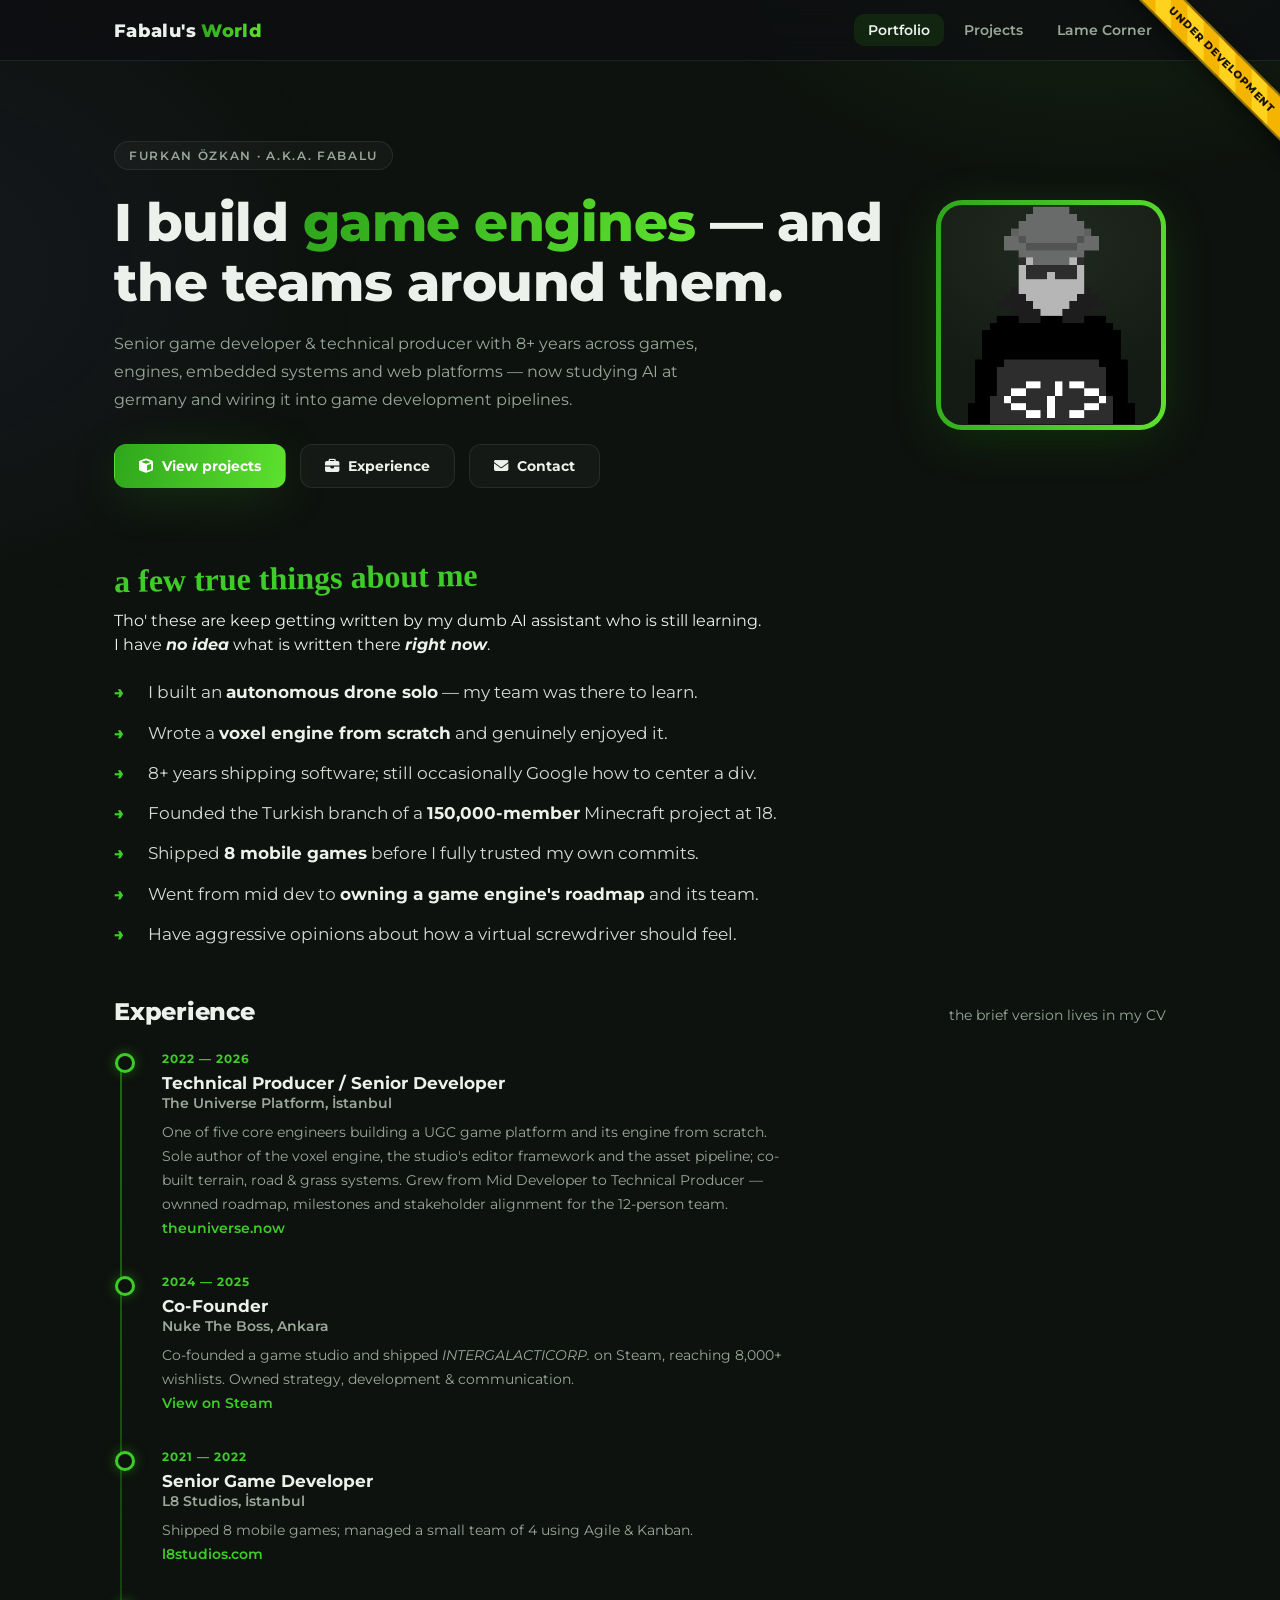
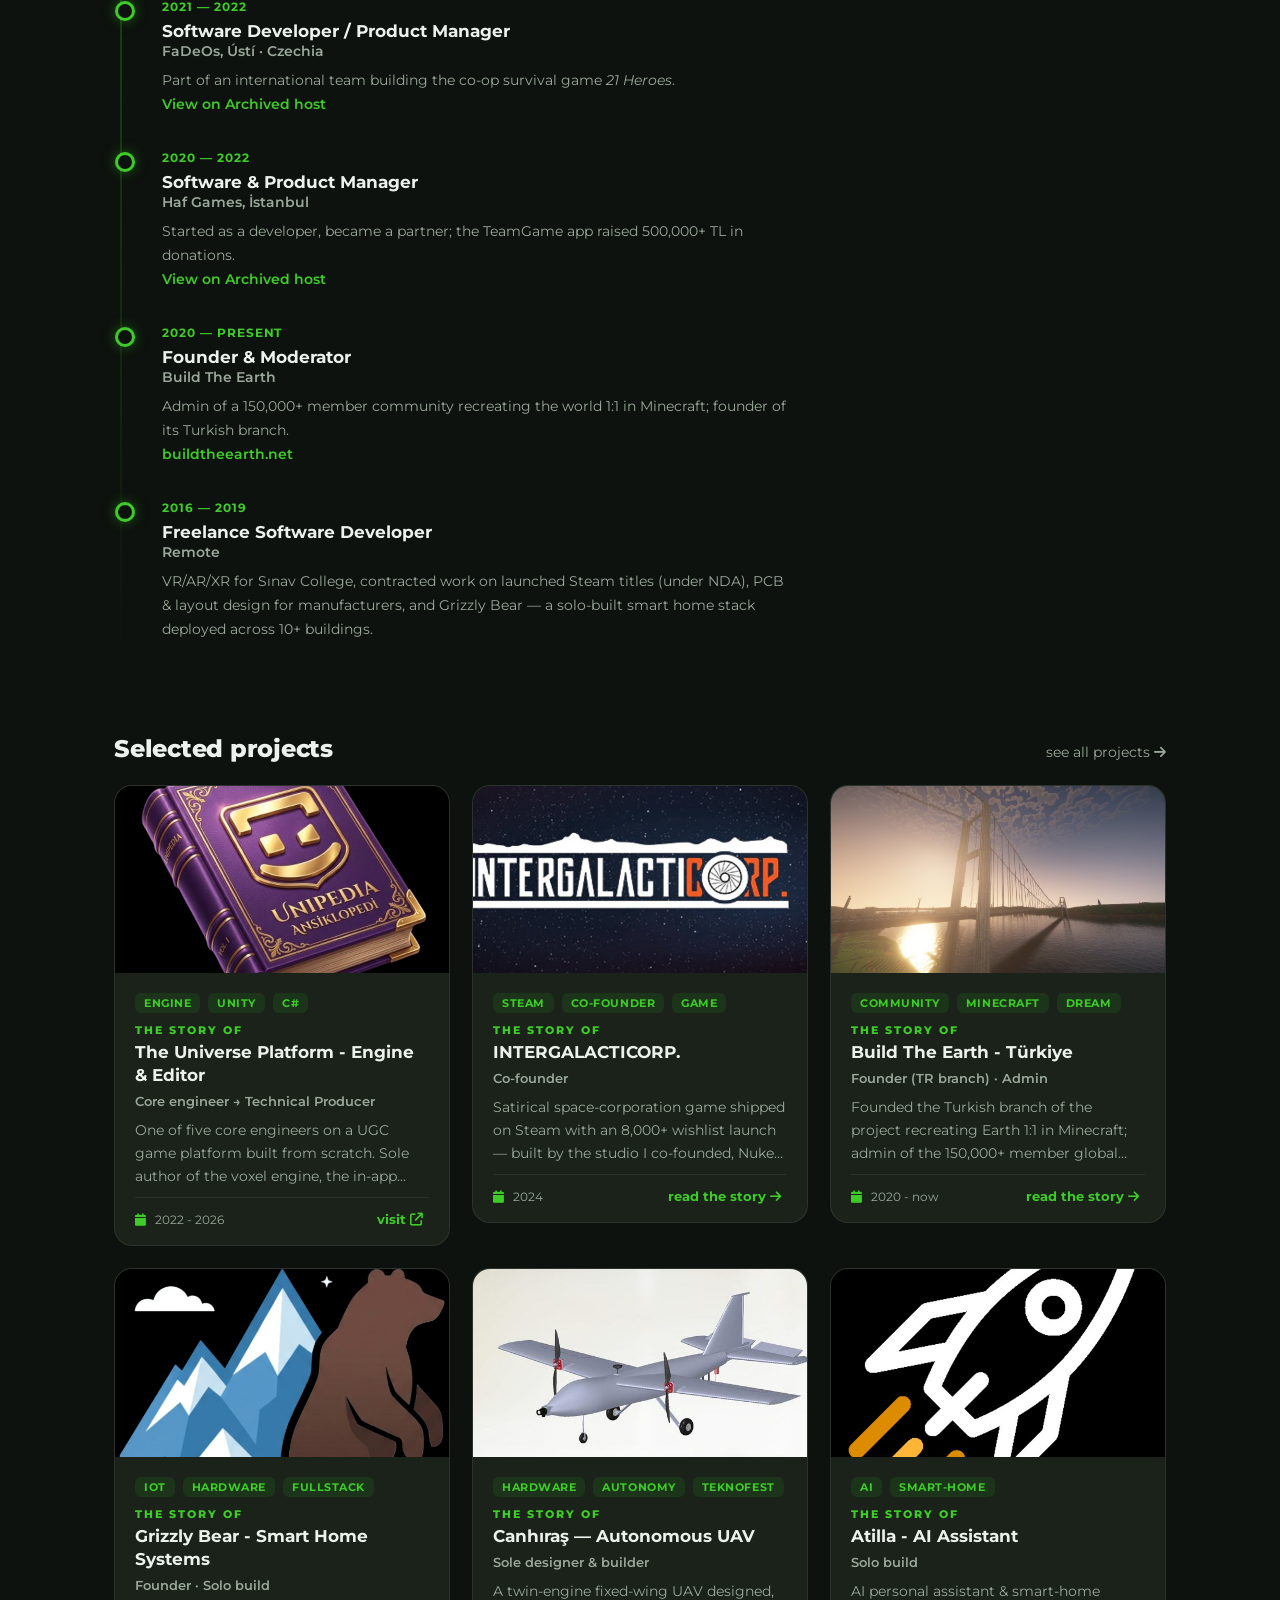
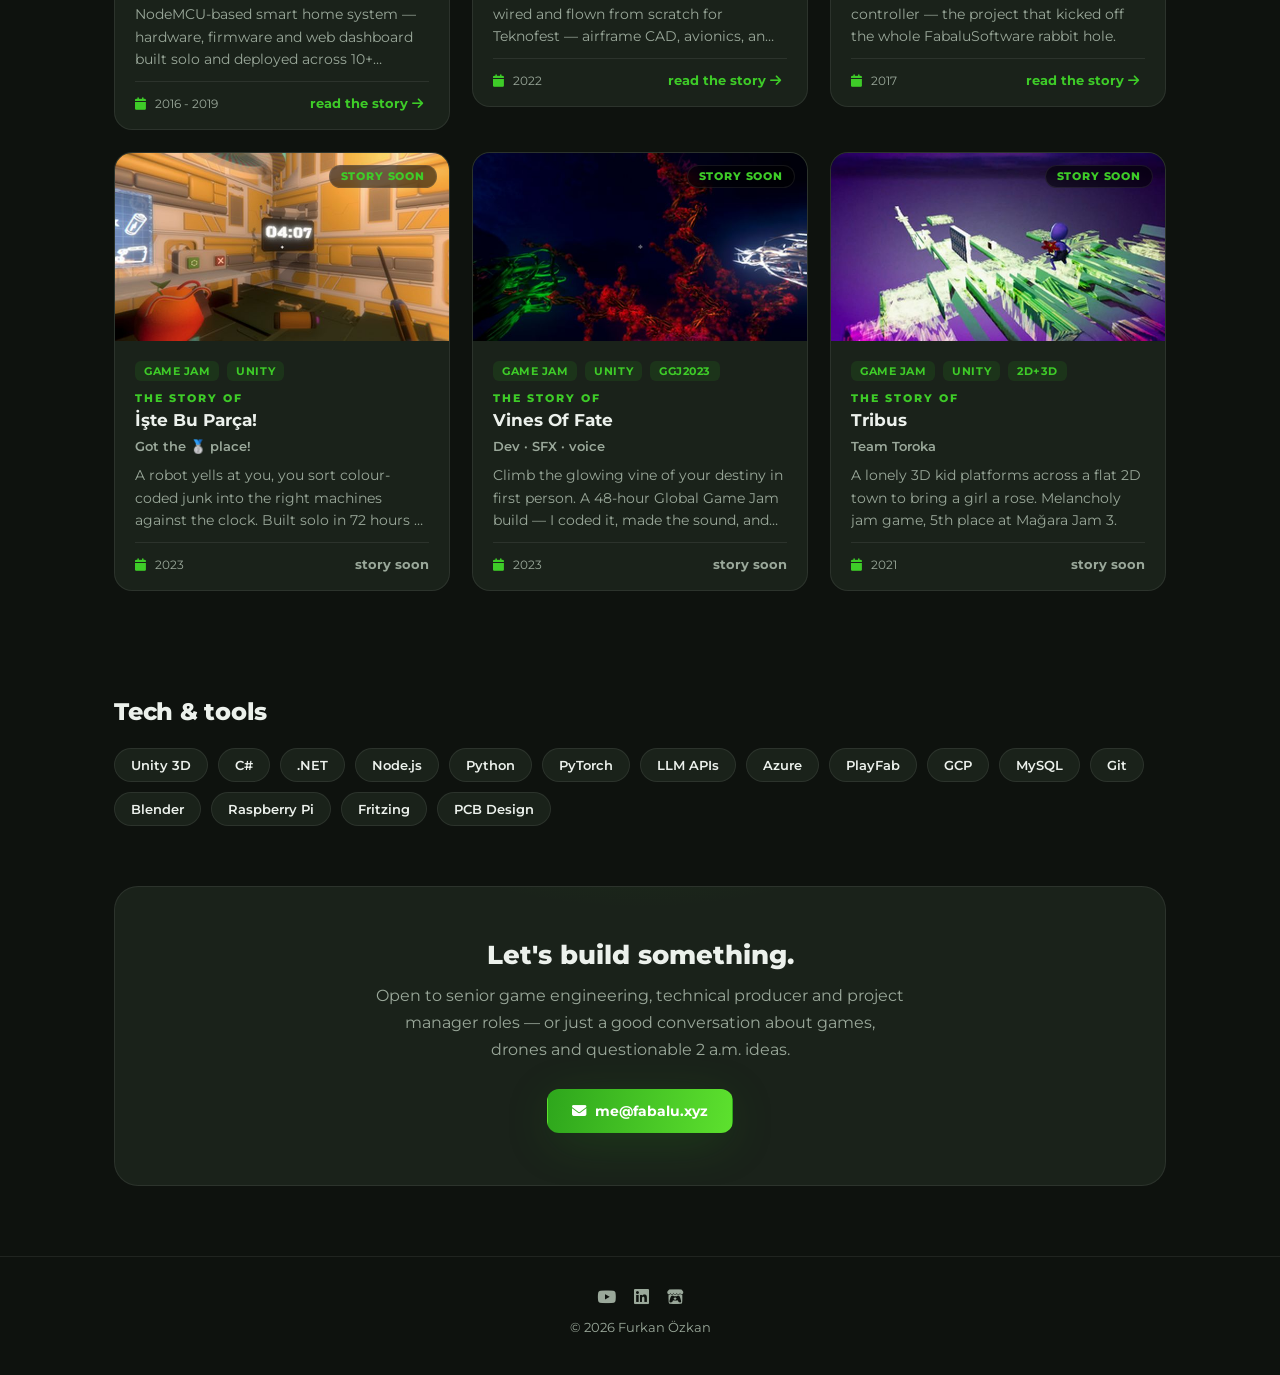
==== commit 90385bd4: "Projects Updated" ====
--- a/index.html
+++ b/index.html
@@ -28,7 +28,7 @@
     <meta name="twitter:image" content="https://fabalu.xyz/data/og-image.png">
 
     <link rel="stylesheet" href="https://cdnjs.cloudflare.com/ajax/libs/font-awesome/6.5.2/css/all.min.css">
-    <link rel="stylesheet" type="text/css" href="css/style.css?v=7">
+    <link rel="stylesheet" type="text/css" href="css/style.css?v=8">
 
     <title>Fabalu — Furkan Özkan · Game Developer & Technical Producer</title>
 
@@ -185,103 +185,8 @@
                 <h2>Selected projects</h2>
                 <a class="hint" href="projects.html">see all projects <i class="fas fa-arrow-right"></i></a>
             </div>
-            <div class="post-grid">
-                <a class="project-link" href="https://theuniverse.now">
-                    <div class="card">
-                        <div class="thumb no-image">🧊</div>
-                        <div class="body">
-                            <div class="tags"><span class="tag">engine</span><span class="tag">unity</span></div>
-                            <h3>Voxel Engine &amp; Editor Framework</h3>
-                            <p class="excerpt">Infinite voxel terrain engine, in-app editor (scene, hierarchy, inspector, gizmos) and a full asset pipeline — the creative core of The Universe Platform.</p>
-                            <div class="meta"><span>2022 — 2026</span><span class="read">visit <i class="fas fa-arrow-up-right-from-square"></i></span></div>
-                        </div>
-                    </div>
-                </a>
-                <a class="project-link" href="https://store.steampowered.com/app/3070720/INTERGALACTICORP/">
-                    <div class="card">
-                        <div class="thumb no-image">🚀</div>
-                        <div class="body">
-                            <div class="tags"><span class="tag">steam</span><span class="tag">co-founder</span></div>
-                            <h3>INTERGALACTICORP.</h3>
-                            <p class="excerpt">Satirical space-corporation game shipped on Steam with an 8,000+ wishlist launch — built by the studio I co-founded.</p>
-                            <div class="meta"><span>2024</span><span class="read">store page <i class="fas fa-arrow-up-right-from-square"></i></span></div>
-                        </div>
-                    </div>
-                </a>
-                <a class="project-link" href="https://buildtheearth.net">
-                    <div class="card">
-                        <div class="thumb no-image">🌍</div>
-                        <div class="body">
-                            <div class="tags"><span class="tag">community</span><span class="tag">minecraft</span></div>
-                            <h3>Build The Earth Türkiye</h3>
-                            <p class="excerpt">Founded the Turkish branch of the project recreating Earth 1:1 in Minecraft; admin of the 150k+ global community.</p>
-                            <div class="meta"><span>2020 — now</span><span class="read">visit <i class="fas fa-arrow-up-right-from-square"></i></span></div>
-                        </div>
-                    </div>
-                </a>
-                <div class="card">
-                    <div class="thumb no-image">🐻</div>
-                    <div class="body">
-                        <div class="tags"><span class="tag">iot</span><span class="tag">hardware</span></div>
-                        <h3>Grizzly Bear Smart Home</h3>
-                        <p class="excerpt">NodeMCU-based smart home system — hardware, firmware and web dashboard built solo, deployed across 10+ buildings.</p>
-                        <div class="meta"><span>2016 — 2019</span><span class="read"></span></div>
-                    </div>
-                </div>
-                <a class="project-link" href="project.html?p=canhiras">
-                    <div class="card">
-                        <div class="thumb"><img src="data/projects/canhiras/thumb.jpg" alt="Canhıraş UAV" loading="lazy"></div>
-                        <div class="body">
-                            <div class="tags"><span class="tag">hardware</span><span class="tag">autonomy</span><span class="tag">teknofest</span></div>
-                            <h3>Canhıraş — Autonomous UAV</h3>
-                            <p class="excerpt">Twin-engine fixed-wing UAV designed, wired and built solo for Teknofest — airframe CAD, avionics, an onboard Jetson vision computer and a full ground station.</p>
-                            <div class="meta"><span>2022</span><span class="read">read the story <i class="fas fa-arrow-right"></i></span></div>
-                        </div>
-                    </div>
-                </a>
-                <div class="card">
-                    <div class="thumb no-image">🤖</div>
-                    <div class="body">
-                        <div class="tags"><span class="tag">ai</span><span class="tag">classic</span></div>
-                        <h3>Atilla — AI Assistant</h3>
-                        <p class="excerpt">AI personal assistant &amp; smart home controller — the 2017 project that started the whole FabaluSoftware rabbit hole.</p>
-                        <div class="meta"><span>2017</span><span class="read"></span></div>
-                    </div>
-                </div>
-                <a class="project-link" href="project.html?p=iste-bu-parca">
-                    <div class="card">
-                        <div class="thumb"><img src="data/projects/iste-bu-parca/thumb.jpg" alt="İşte Bu Parça!" loading="lazy"></div>
-                        <div class="body">
-                            <div class="tags"><span class="tag">game jam</span><span class="tag">solo</span></div>
-                            <h3>İşte Bu Parça!</h3>
-                            <p class="excerpt">A robot yells at you, you sort colour-coded junk against the clock. Built solo in 72 hours — 2nd place at Mağara Jam '23.</p>
-                            <div class="meta"><span>2023</span><span class="read">read the story <i class="fas fa-arrow-right"></i></span></div>
-                        </div>
-                    </div>
-                </a>
-                <a class="project-link" href="project.html?p=vines-of-fate">
-                    <div class="card">
-                        <div class="thumb"><img src="data/projects/vines-of-fate/thumb.jpg" alt="Vines Of Fate" loading="lazy"></div>
-                        <div class="body">
-                            <div class="tags"><span class="tag">game jam</span><span class="tag">ggj2023</span></div>
-                            <h3>Vines Of Fate</h3>
-                            <p class="excerpt">Climb the glowing vine of your destiny in first person — a 48-hour Global Game Jam build. Dev, SFX, and yes, the narrator's voice.</p>
-                            <div class="meta"><span>2023</span><span class="read">read the story <i class="fas fa-arrow-right"></i></span></div>
-                        </div>
-                    </div>
-                </a>
-                <a class="project-link" href="project.html?p=tribus">
-                    <div class="card">
-                        <div class="thumb"><img src="data/projects/tribus/thumb.jpg" alt="Tribus" loading="lazy"></div>
-                        <div class="body">
-                            <div class="tags"><span class="tag">game jam</span><span class="tag">2d+3d</span></div>
-                            <h3>Tribus</h3>
-                            <p class="excerpt">A lonely 3D kid platforms across a flat 2D town to bring a girl a rose. 5th place at Mağara Jam 3.</p>
-                            <div class="meta"><span>2021</span><span class="read">read the story <i class="fas fa-arrow-right"></i></span></div>
-                        </div>
-                    </div>
-                </a>
-            </div>
+            <div class="post-grid" data-mode="home"></div>
+            <div class="empty-state" hidden>Projects are loading…</div>
         </section>
 
         <section id="skills">
@@ -325,5 +230,27 @@
         © 2026 Furkan Özkan
     </footer>
 
+    <template id="project-card">
+        <a class="project-link">
+            <div class="card reveal">
+                <div class="thumb">
+                    <img alt="" loading="lazy">
+                </div>
+                <div class="body">
+                    <div class="tags"></div>
+                    <span class="story-of">The Story of</span>
+                    <h3 class="header"></h3>
+                    <span class="card-role"></span>
+                    <p class="excerpt"></p>
+                    <div class="meta">
+                        <span class="date-wrap"><i class="fas fa-calendar"></i><span class="date"></span></span>
+                        <span class="read"></span>
+                    </div>
+                </div>
+            </div>
+        </a>
+    </template>
+
+    <script defer src="projects.js?v=7"></script>
 </body>
 </html>
